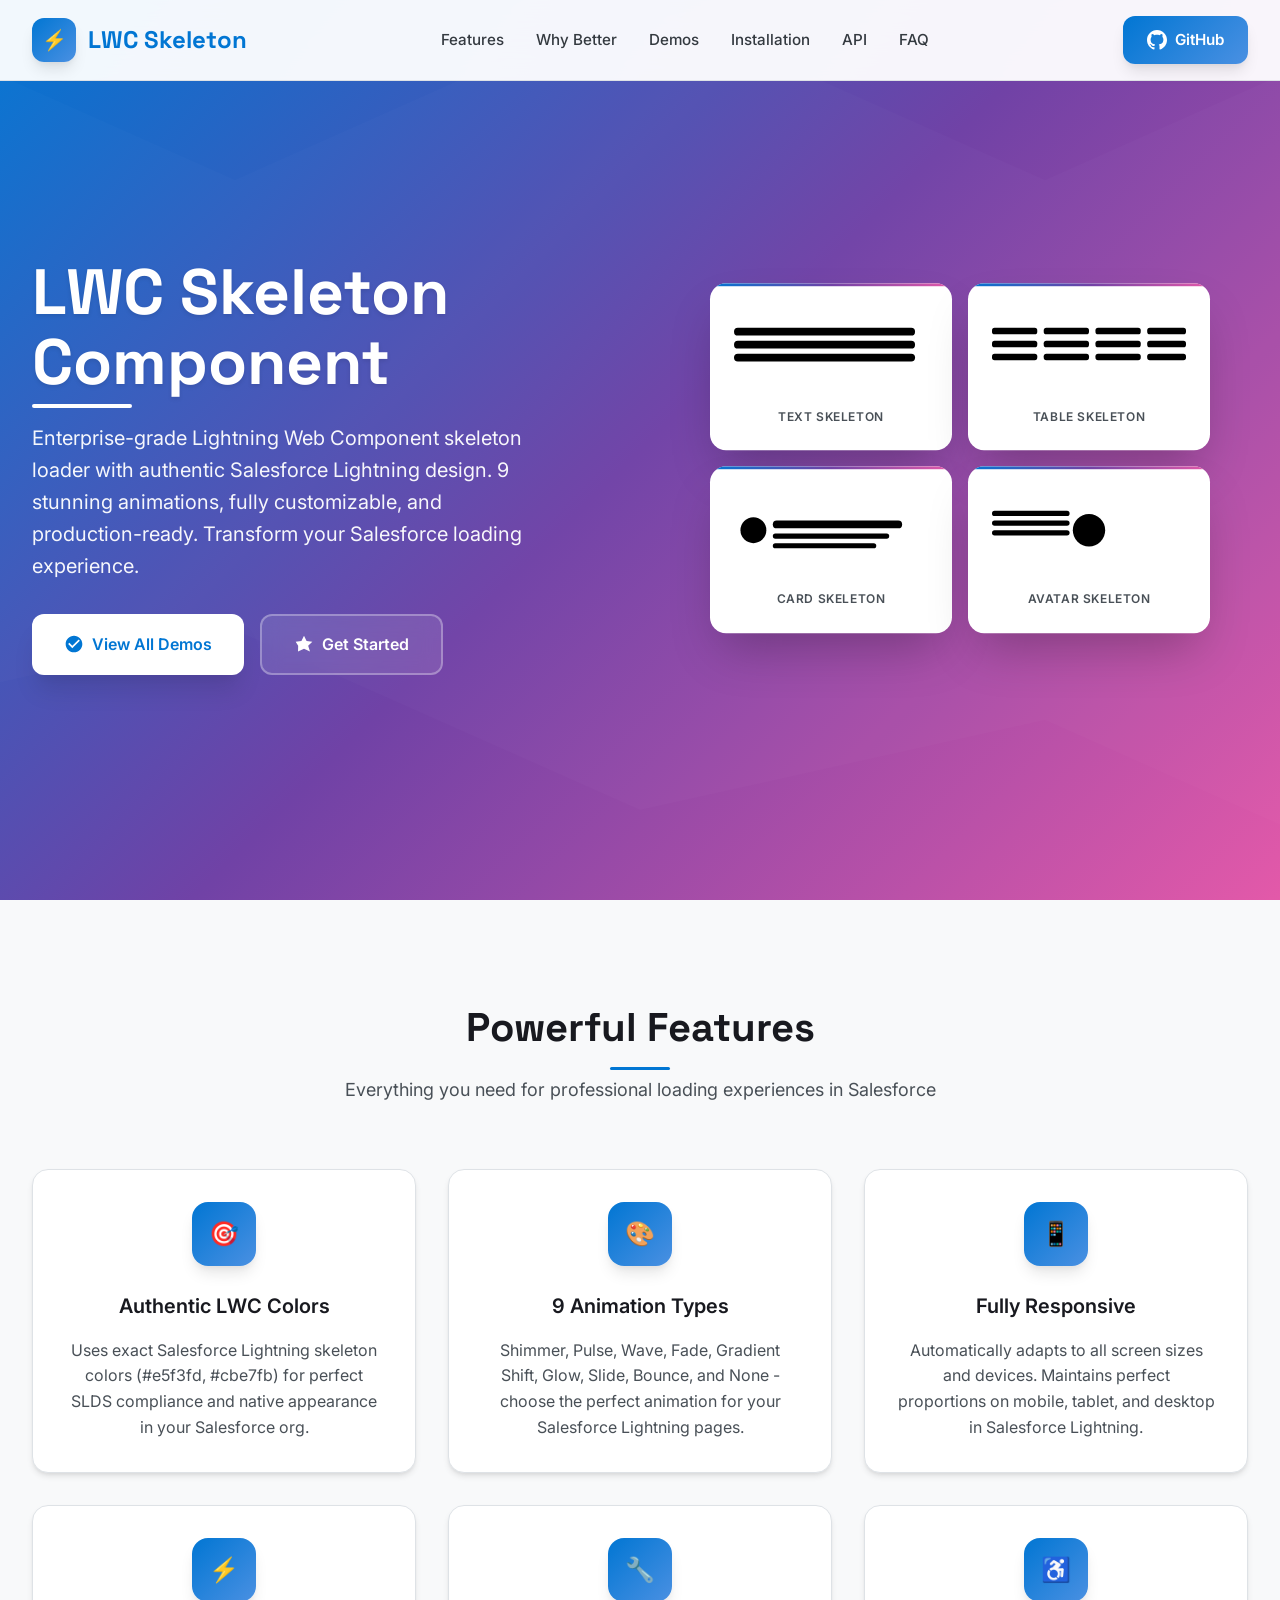
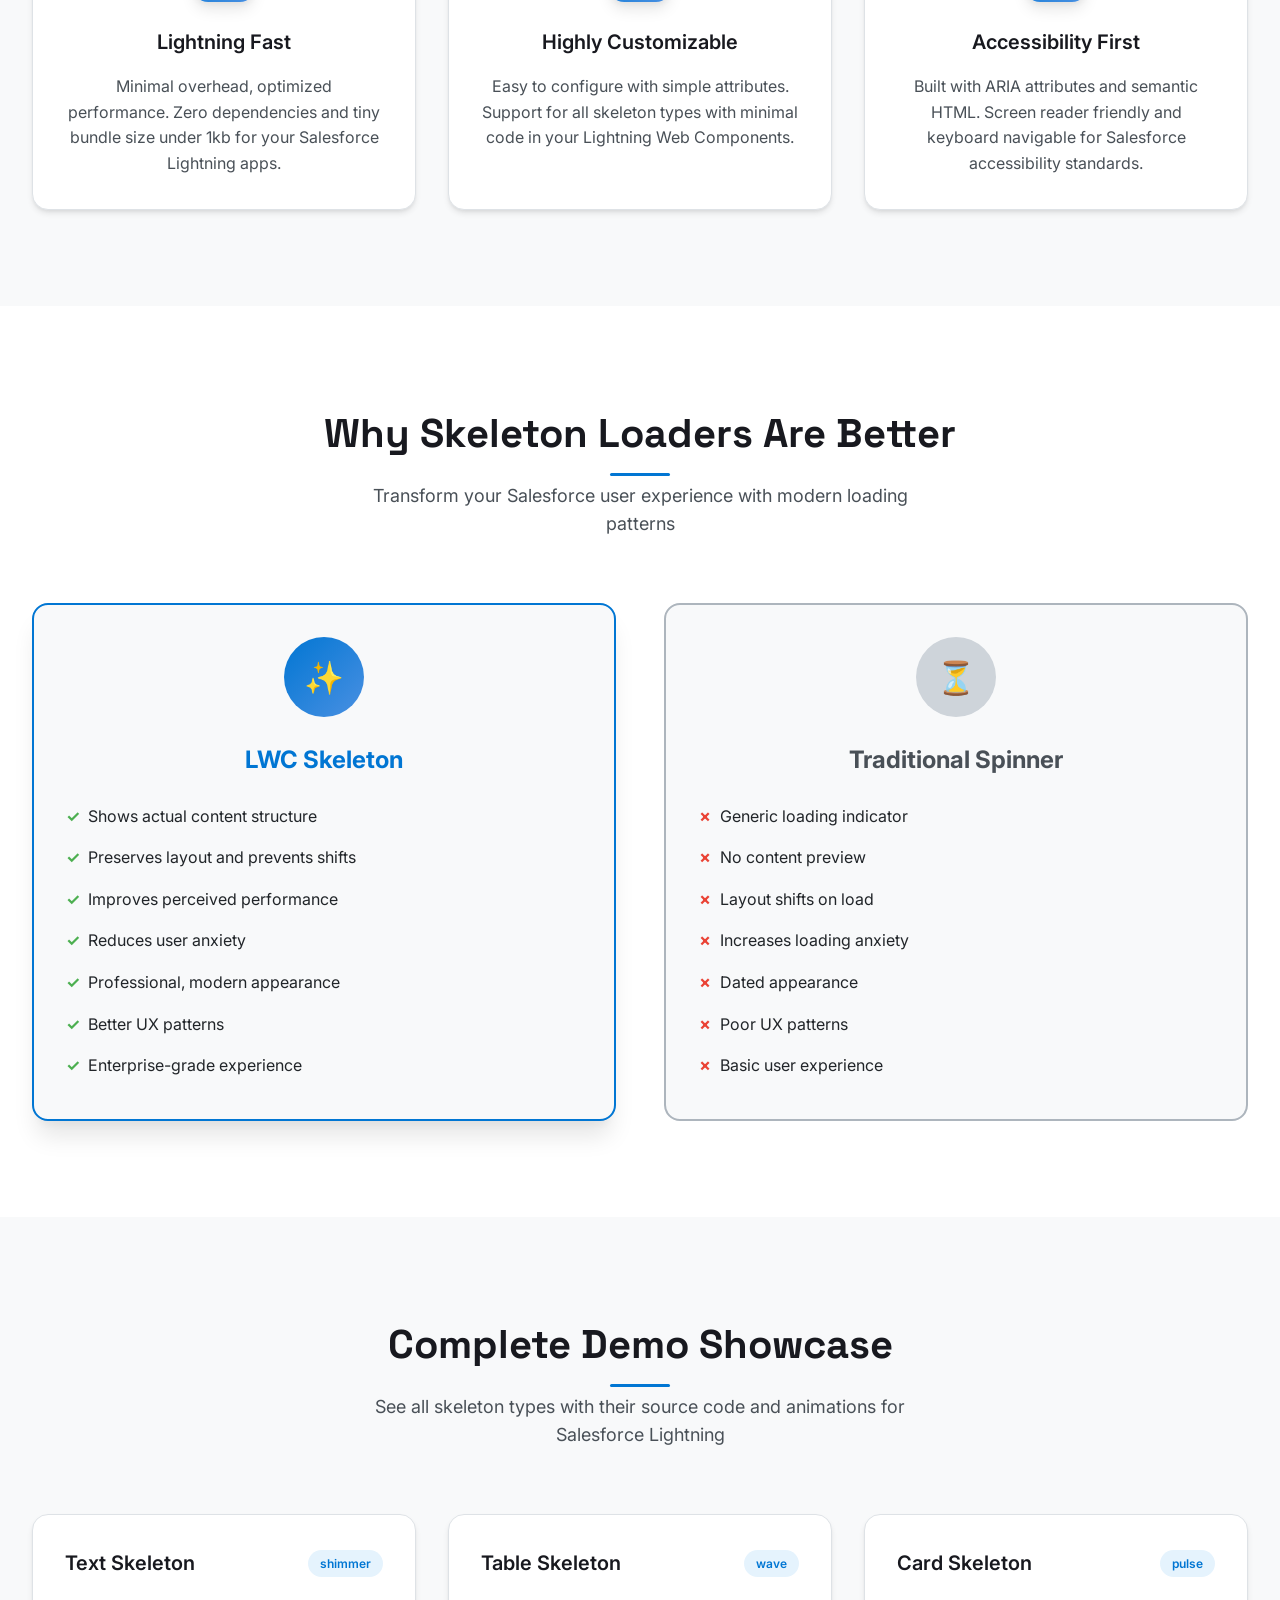
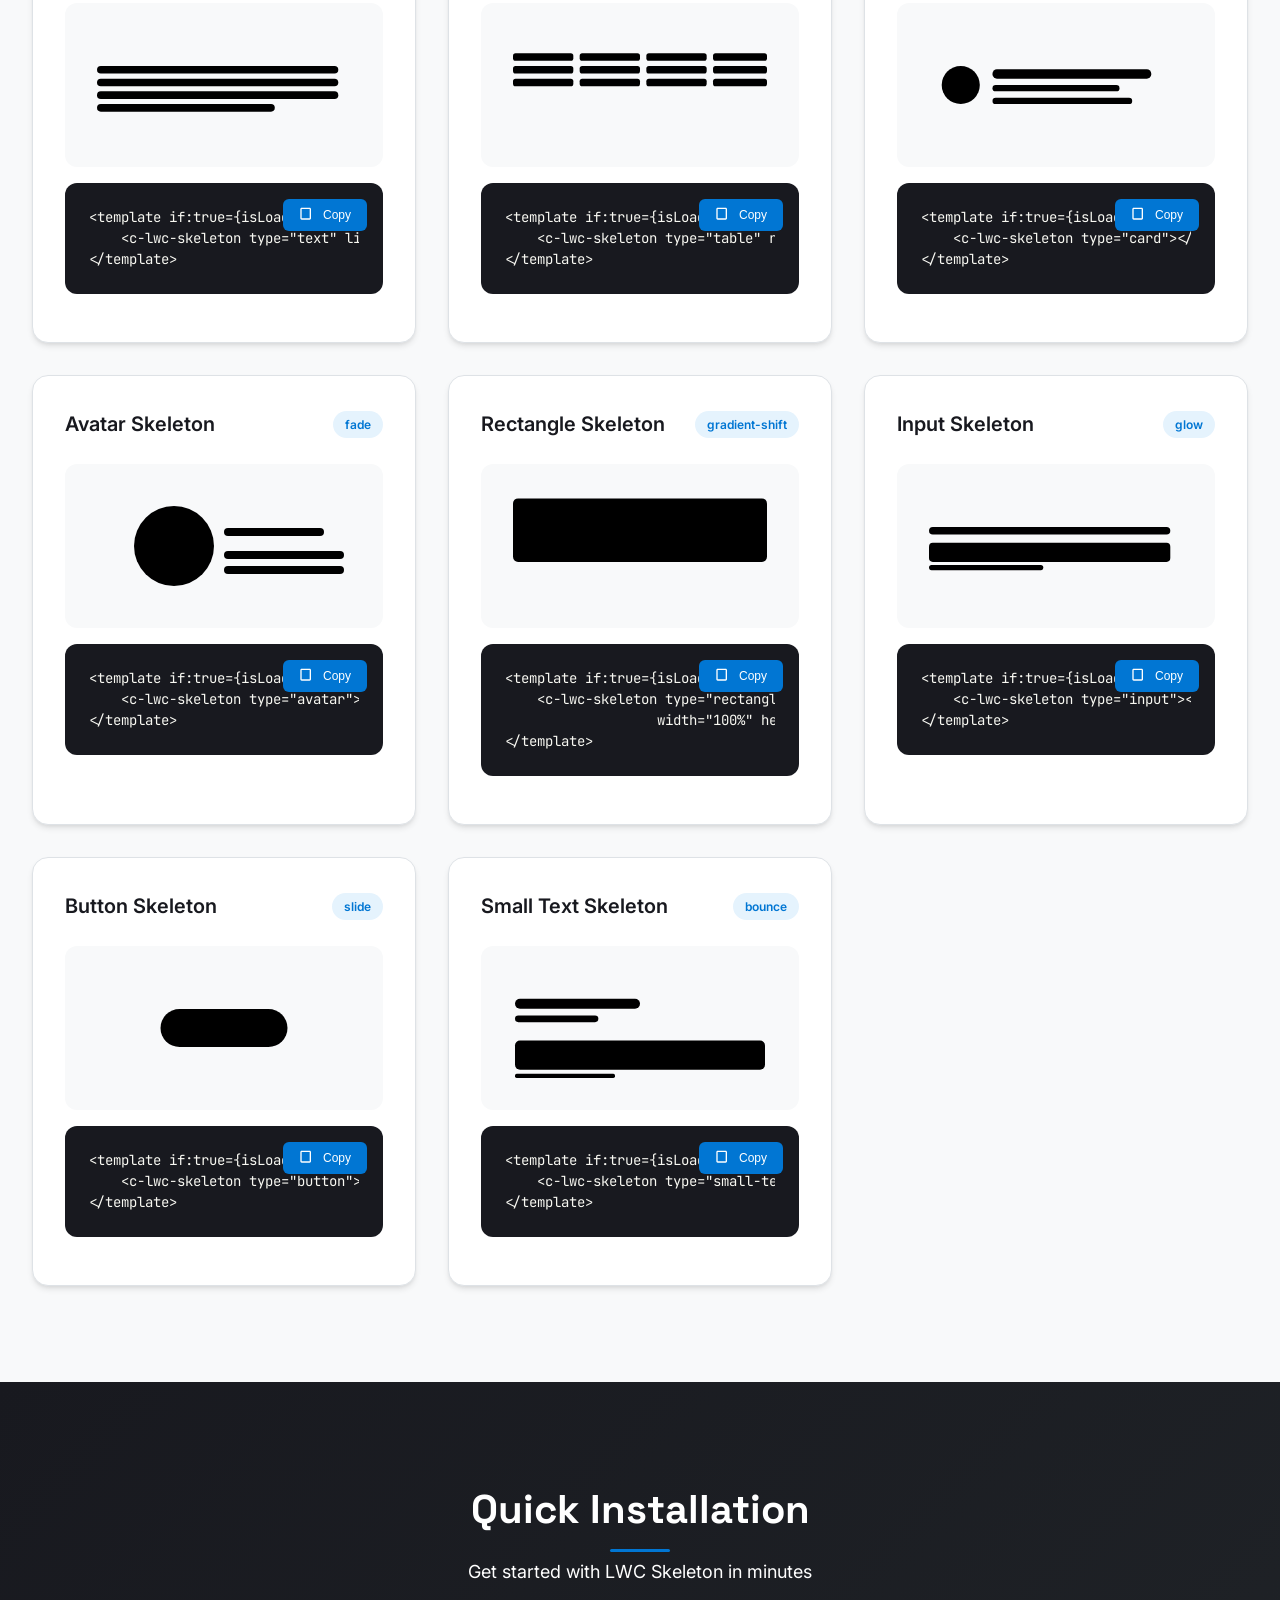
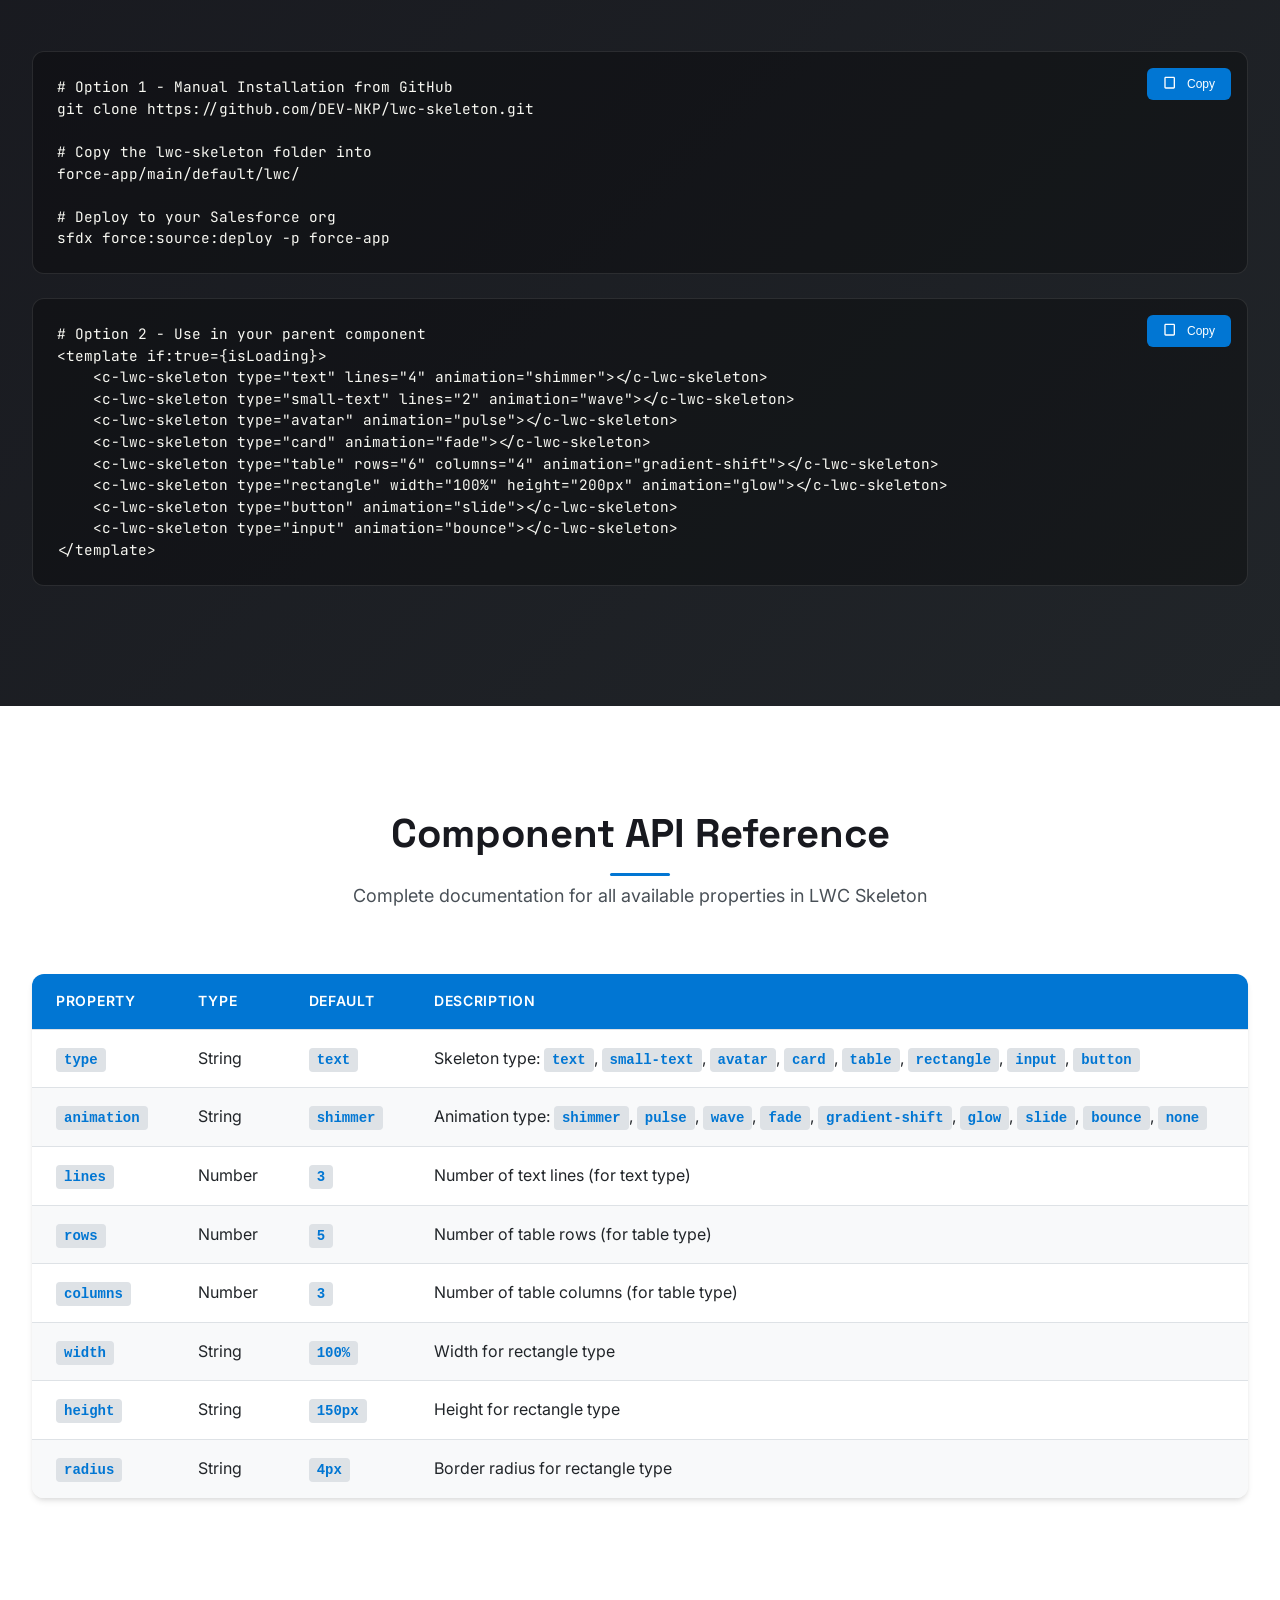
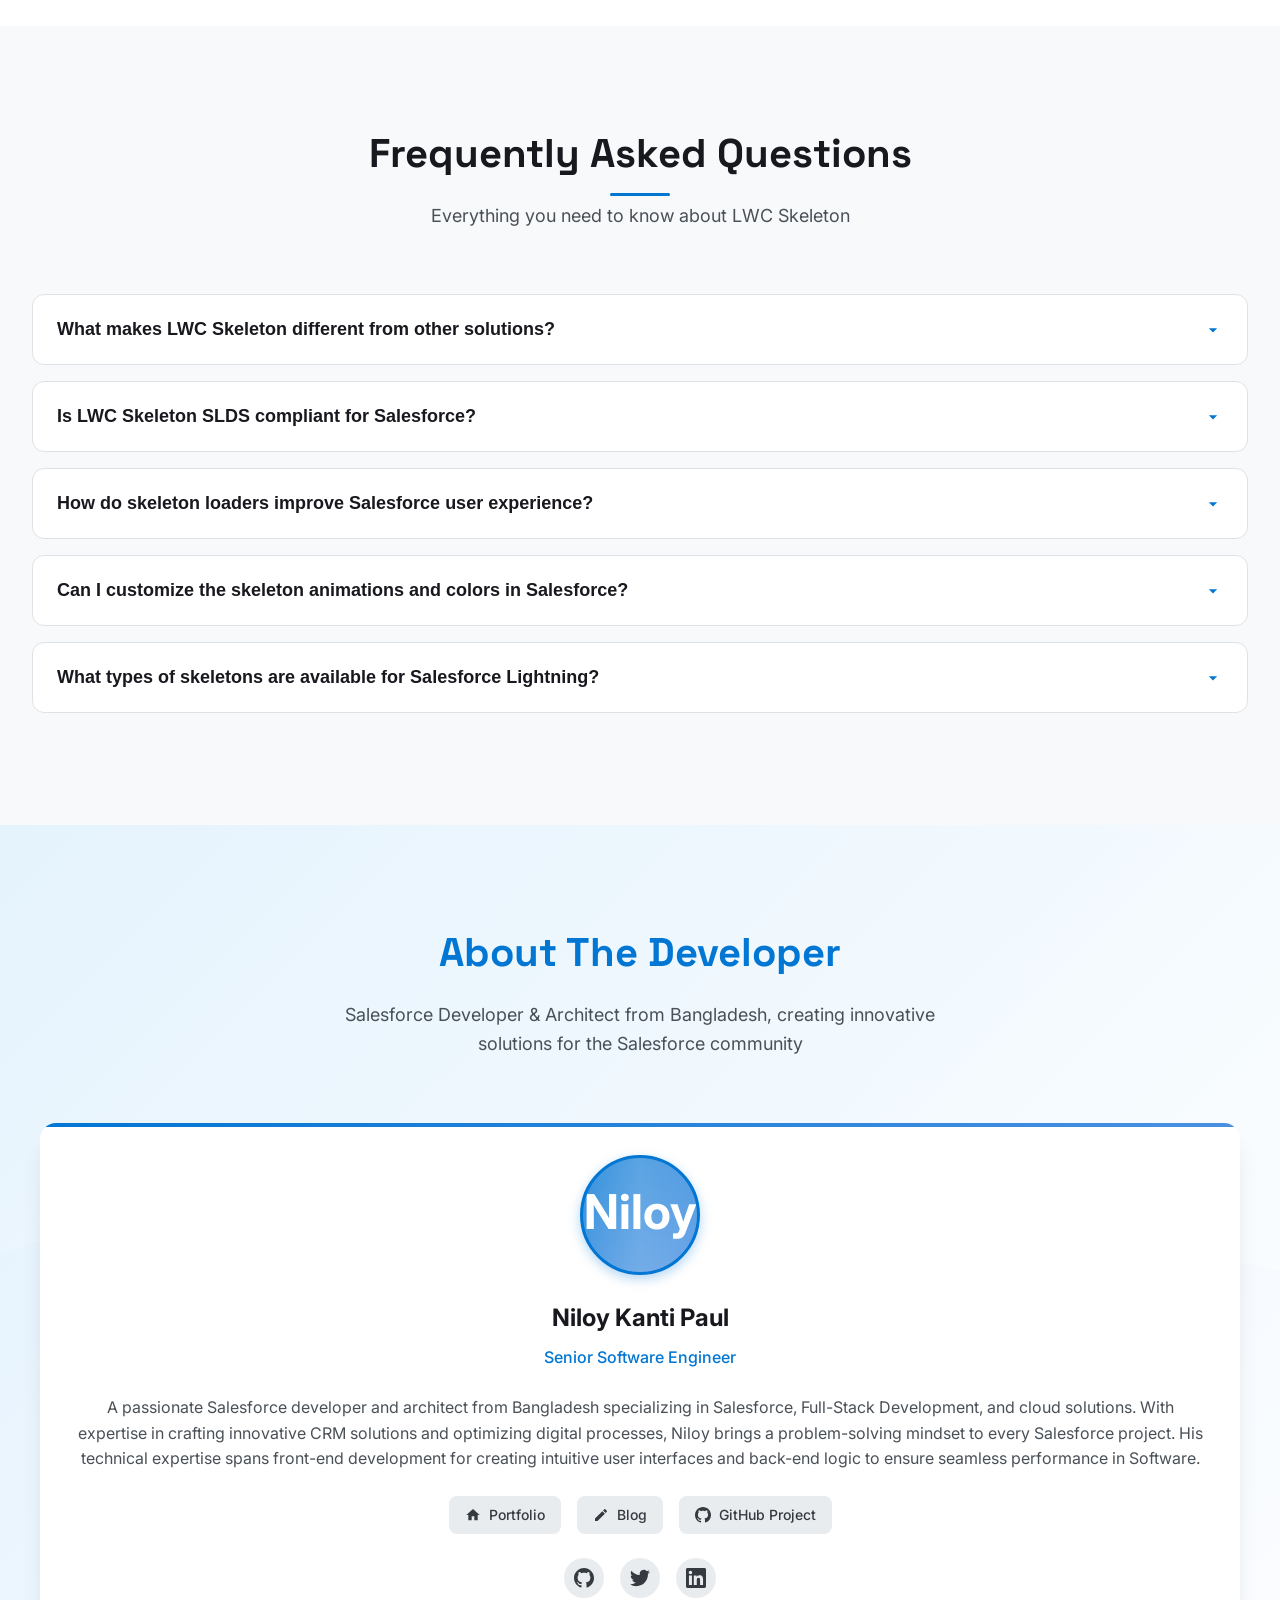
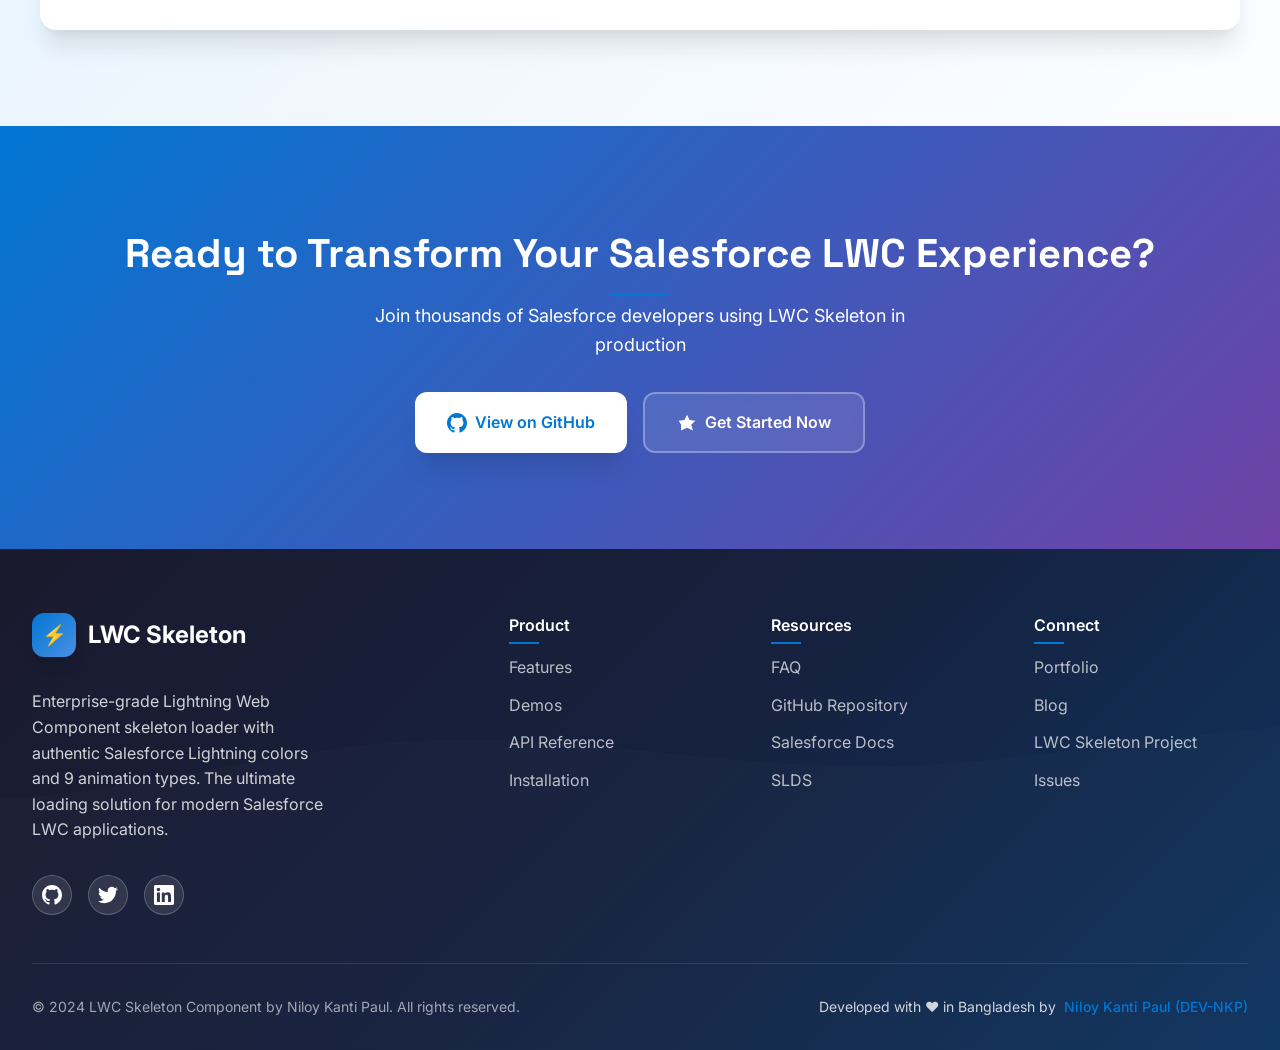
==== index.html @ c19f9c09 "LWC-Skeleton Loader website" ====
<!DOCTYPE html>
<html lang="en">
<head>
    <meta charset="UTF-8">
    <meta name="viewport" content="width=device-width, initial-scale=1.0">
    <title>LWC Skeleton | Salesforce Lightning Web Component Loader</title>
    <meta name="description" content="Professional LWC Skeleton component by Niloy Kanti Paul. Enterprise-grade Salesforce Lightning skeleton loader with 9 animations. Authentic SLDS design, fully customizable. Transform your Salesforce loading experience.">
    <meta name="keywords" content="Niloy Kanti Paul, Niloy Paul, Salesforce developer bd, Salesforce developer Bangladesh, LWC skeleton, Lightning Web Component, Salesforce skeleton loader, SLDS skeleton, Salesforce Lightning, lwc spinner, lwc loader, salesforce spinner, salesforce loader, salesforce skeleton loader, lwc skeleton loader, salesforce development, salesforce component, lightning component, DEV-NKP, Niloy Salesforce, Salesforce Bangladesh, Salesforce developer Dhaka, Salesforce Lightning Design System, skeleton placeholder, loading animation, Salesforce LWC, Lightning Web Components, Salesforce development services, Salesforce consultant Bangladesh, Salesforce architect, CRM solutions, Salesforce customization">
    <meta name="author" content="Niloy Kanti Paul">
    <meta name="robots" content="index, follow, max-snippet:-1, max-image-preview:large, max-video-preview:-1">
    <meta name="googlebot" content="index, follow">
    <meta name="bingbot" content="index, follow">
    <meta name="language" content="English">
    <meta name="revisit-after" content="7 days">
    <meta name="distribution" content="global">
    <meta name="rating" content="general">
    <meta name="geo.region" content="BD-DH">
    <meta name="geo.placename" content="Dhaka">
    <meta name="classification" content="Software Development, Salesforce, Web Components">
    
    <!-- Canonical URL -->
    <link rel="canonical" href="https://lwc-skeleton-landing.vercel.app/">
    
    <!-- Alternative Language -->
    <link rel="alternate" hreflang="en" href="https://lwc-skeleton-landing.vercel.app/">
    
    <!-- Open Graph / Facebook -->
    <meta property="og:type" content="website">
    <meta property="og:title" content="LWC Skeleton Component by Niloy Kanti Paul | Salesforce Lightning Component">
    <meta property="og:description" content="Professional LWC Skeleton component by Niloy Kanti Paul from Bangladesh. Enterprise-grade Salesforce Lightning skeleton loader with 9 animations. Authentic SLDS design for modern Salesforce applications.">
    <meta property="og:url" content="https://lwc-skeleton-landing.vercel.app/">
    <meta property="og:site_name" content="LWC Skeleton by Niloy Kanti Paul">
    <meta property="og:image" content="https://lwc-skeleton-landing.vercel.app/og-image.jpg">
    <meta property="og:image:width" content="1200">
    <meta property="og:image:height" content="630">
    <meta property="og:image:alt" content="LWC Skeleton Component - Salesforce Lightning Web Component">
    <meta property="og:locale" content="en_US">
    <meta property="article:author" content="https://dev-nkp.github.io/">
    <meta property="article:publisher" content="https://github.com/DEV-NKP">
    
    <!-- Twitter Card -->
    <meta name="twitter:card" content="summary_large_image">
    <meta name="twitter:title" content="LWC Skeleton Component by Niloy Kanti Paul">
    <meta name="twitter:description" content="Professional LWC Skeleton component by Niloy Kanti Paul. Enterprise-grade Salesforce Lightning skeleton loader with 9 animations.">
    <meta name="twitter:image" content="https://lwc-skeleton-landing.vercel.app/twitter-image.jpg">
    <meta name="twitter:image:alt" content="LWC Skeleton Component Logo">
    <meta name="twitter:site" content="@niloykantipaul">
    <meta name="twitter:creator" content="@niloykantipaul">
    <meta name="twitter:domain" content="lwc-skeleton-landing.vercel.app">
    
    <!-- LinkedIn Card -->
    <meta property="linkedin:owner" content="https://linkedin.com/in/niloykantipaul">
    
    <!-- Favicon -->
    <link rel="icon" type="image/svg+xml" href="data:image/svg+xml,<svg xmlns='http://www.w3.org/2000/svg' viewBox='0 0 100 100'><text y='.9em' font-size='90'>⚡</text></svg>">
    <link rel="apple-touch-icon" sizes="180x180" href="/apple-touch-icon.png">
    <link rel="icon" type="image/png" sizes="32x32" href="/favicon-32x32.png">
    <link rel="icon" type="image/png" sizes="16x16" href="/favicon-16x16.png">
    
    <!-- Preconnect for performance -->
    <link rel="preconnect" href="https://fonts.googleapis.com">
    <link rel="preconnect" href="https://fonts.gstatic.com" crossorigin>
    <link rel="preconnect" href="https://github.com">
    <link rel="preconnect" href="https://dev-nkp.github.io">
    <link rel="preconnect" href="https://devnkp.wordpress.com">
    
    <!-- Google Fonts -->
    <link href="https://fonts.googleapis.com/css2?family=Inter:wght@300;400;500;600;700;800;900&family=JetBrains+Mono:wght@400;500;600;700&family=Space+Grotesk:wght@300;400;500;600;700;800&family=Poppins:wght@300;400;500;600;700;800;900&display=swap" rel="stylesheet">
    
    <!-- Schema.org Structured Data -->
    <script type="application/ld+json">
    {
        "@context": "https://schema.org",
        "@type": "SoftwareSourceCode",
        "name": "LWC Skeleton Component",
        "alternateName": "Lightning Web Component Skeleton Loader",
        "description": "Enterprise-grade LWC Skeleton component with 9 animation types. Authentic Salesforce Lightning design, fully customizable, SLDS compliant.",
        "url": "https://lwc-skeleton-landing.vercel.app/",
        "codeRepository": "https://github.com/DEV-NKP/lwc-skeleton",
        "programmingLanguage": "JavaScript",
        "author": {
            "@type": "Person",
            "name": "Niloy Kanti Paul",
            "alternateName": "Niloy Paul",
            "url": "https://dev-nkp.github.io/",
            "jobTitle": "Senior Software Engineer",
            "worksFor": {
                "@type": "Organization",
                "name": "Private Company",
                "address": {
                    "@type": "PostalAddress",
                    "addressCountry": "Bangladesh"
                }
            },
            "sameAs": [
                "https://github.com/DEV-NKP",
                "https://twitter.com/niloykantipaul",
                "https://linkedin.com/in/niloykantipaul",
                "https://dev-nkp.github.io/",
                "https://devnkp.wordpress.com/"
            ]
        },
        "creator": {
            "@type": "Person",
            "name": "Niloy Kanti Paul",
            "url": "https://dev-nkp.github.io/"
        },
        "dateCreated": "2024-01-01",
        "dateModified": "2024-01-01",
        "license": "https://opensource.org/licenses/MIT",
        "offers": {
            "@type": "Offer",
            "price": "0",
            "priceCurrency": "USD"
        },
        "applicationCategory": "Developer Application",
        "operatingSystem": "Salesforce Platform",
        "keywords": "LWC, Lightning Web Component, Salesforce, Skeleton Loader, SLDS, Lightning Design System, Niloy Kanti Paul, Salesforce Developer Bangladesh"
    }
    </script>
    
    <style>
        * {
            margin: 0;
            padding: 0;
            box-sizing: border-box;
        }
        
        :root {
            /* Authentic Salesforce Lightning Design System Colors */
            --salesforce-blue: #0176d3;
            --salesforce-blue-10: #e5f3fd;
            --salesforce-blue-20: #cbe7fb;
            --salesforce-blue-30: #b1dbf9;
            --salesforce-blue-40: #97c9f7;
            --salesforce-dark-blue: #014486;
            --salesforce-light-blue: #4a90e2;
            --salesforce-purple: #7042a6;
            --salesforce-pink: #e359a9;
            --salesforce-orange: #ff9800;
            --salesforce-green: #4caf50;
            --salesforce-red: #ea4335;
            --salesforce-yellow: #fbbc04;
            --salesforce-teal: #00897b;
            --salesforce-indigo: #3f51b5;
            
            /* Authentic LWC Skeleton Colors - Updated to Blue Theme */
            --skeleton-bg: #e5f3fd;
            --skeleton-highlight: #cbe7fb;
            --skeleton-shimmer: rgba(255, 255, 255, 0.7);
            --skeleton-wave: rgba(255, 255, 255, 0.4);
            --skeleton-glow: rgba(1, 118, 211, 0.1);
            --skeleton-gradient-start: #e5f3fd;
            --skeleton-gradient-end: #cbe7fb;
            
            /* Neutral Colors */
            --white: #ffffff;
            --gray-50: #f8f9fa;
            --gray-100: #e9ecef;
            --gray-200: #dee2e6;
            --gray-300: #ced4da;
            --gray-400: #adb5bd;
            --gray-500: #6c757d;
            --gray-600: #495057;
            --gray-700: #343a40;
            --gray-800: #212529;
            --gray-900: #18191f;
            
            /* Theme Colors */
            --primary: var(--salesforce-blue);
            --primary-light: var(--salesforce-blue-10);
            --primary-dark: var(--salesforce-dark-blue);
            --secondary: var(--salesforce-purple);
            --accent: var(--salesforce-orange);
            --success: var(--salesforce-green);
            --warning: var(--salesforce-yellow);
            --danger: var(--salesforce-red);
            
            /* Shadows */
            --shadow-xs: 0 1px 2px 0 rgba(0, 0, 0, 0.05);
            --shadow-sm: 0 1px 3px 0 rgba(0, 0, 0, 0.1), 0 1px 2px 0 rgba(0, 0, 0, 0.06);
            --shadow: 0 4px 6px -1px rgba(0, 0, 0, 0.1), 0 2px 4px -1px rgba(0, 0, 0, 0.06);
            --shadow-md: 0 10px 15px -3px rgba(0, 0, 0, 0.1), 0 4px 6px -2px rgba(0, 0, 0, 0.05);
            --shadow-lg: 0 20px 25px -5px rgba(0, 0, 0, 0.1), 0 10px 10px -5px rgba(0, 0, 0, 0.04);
            --shadow-xl: 0 25px 50px -12px rgba(0, 0, 0, 0.25);
            --shadow-2xl: 0 25px 50px -12px rgba(0, 0, 0, 0.25);
            --shadow-inner: inset 0 2px 4px 0 rgba(0, 0, 0, 0.06);
            
            /* Transitions */
            --transition-fast: 150ms cubic-bezier(0.4, 0, 0.2, 1);
            --transition-base: 300ms cubic-bezier(0.4, 0, 0.2, 1);
            --transition-slow: 500ms cubic-bezier(0.4, 0, 0.2, 1);
            --transition-bounce: 0.68s cubic-bezier(0.68, -0.55, 0.265, 1.55);
        }
        
        body {
            font-family: 'Inter', -apple-system, BlinkMacSystemFont, 'Segoe UI', Roboto, Oxygen, Ubuntu, Cantarell, sans-serif;
            line-height: 1.6;
            color: var(--gray-800);
            background: var(--white);
            overflow-x: hidden;
            scroll-behavior: smooth;
        }
        
        /* Animated Background */
        .animated-bg {
            position: fixed;
            top: 0;
            left: 0;
            right: 0;
            bottom: 0;
            background: linear-gradient(135deg, 
                var(--salesforce-blue-10) 0%, 
                var(--salesforce-blue-20) 15%, 
                var(--white) 30%, 
                var(--salesforce-purple-10) 45%, 
                var(--salesforce-pink-10) 60%, 
                var(--white) 75%, 
                var(--salesforce-blue-10) 90%, 
                var(--salesforce-blue-20) 100%);
            background-size: 400% 400%;
            animation: gradientShift 20s ease infinite;
            z-index: -1;
        }
        
        @keyframes gradientShift {
            0% { background-position: 0% 50%; }
            25% { background-position: 25% 25%; }
            50% { background-position: 100% 50%; }
            75% { background-position: 75% 75%; }
            100% { background-position: 0% 50%; }
        }
        
        /* Navigation */
        nav {
            position: fixed;
            top: 0;
            left: 0;
            right: 0;
            z-index: 1000;
            background: rgba(255, 255, 255, 0.95);
            backdrop-filter: blur(20px);
            border-bottom: 1px solid var(--gray-200);
            transition: all var(--transition-base);
        }
        
        .nav-scrolled {
            background: rgba(255, 255, 255, 0.98);
            box-shadow: var(--shadow-md);
        }
        
        .nav-container {
            max-width: 1400px;
            margin: 0 auto;
            padding: 1rem 2rem;
            display: flex;
            align-items: center;
            justify-content: space-between;
        }
        
        .logo {
            display: flex;
            align-items: center;
            gap: 0.75rem;
            font-size: 1.5rem;
            font-weight: 700;
            color: var(--primary);
            text-decoration: none;
            transition: all var(--transition-base);
            font-family: 'Space Grotesk', sans-serif;
            position: relative;
        }
        
        .logo::after {
            content: '';
            position: absolute;
            bottom: -2px;
            left: 0;
            width: 0;
            height: 2px;
            background: var(--primary);
            transition: width var(--transition-base);
        }
        
        .logo:hover::after {
            width: 100%;
        }
        
        .logo-icon {
            width: 44px;
            height: 44px;
            background: linear-gradient(135deg, var(--primary), var(--salesforce-light-blue));
            border-radius: 12px;
            display: flex;
            align-items: center;
            justify-content: center;
            color: white;
            font-size: 1.25rem;
            box-shadow: var(--shadow-md);
            animation: pulse 2s infinite;
        }
        
        @keyframes pulse {
            0%, 100% { transform: scale(1); }
            50% { transform: scale(1.05); }
        }
        
        .nav-links {
            display: flex;
            gap: 2rem;
            list-style: none;
            align-items: center;
        }
        
        .nav-links a {
            color: var(--gray-700);
            text-decoration: none;
            font-weight: 500;
            font-size: 0.95rem;
            position: relative;
            transition: color var(--transition-fast);
            padding: 0.5rem 0;
        }
        
        .nav-links a::after {
            content: '';
            position: absolute;
            bottom: 0;
            left: 50%;
            width: 0;
            height: 2px;
            background: var(--primary);
            transition: all var(--transition-fast);
            transform: translateX(-50%);
        }
        
        .nav-links a:hover {
            color: var(--primary);
        }
        
        .nav-links a:hover::after {
            width: 100%;
        }
        
        .nav-cta {
            background: linear-gradient(135deg, var(--primary), var(--salesforce-light-blue));
            color: white;
            padding: 0.75rem 1.5rem;
            border-radius: 12px;
            text-decoration: none;
            font-weight: 600;
            font-size: 0.95rem;
            display: flex;
            align-items: center;
            gap: 0.5rem;
            transition: all var(--transition-base);
            box-shadow: var(--shadow-md);
            position: relative;
            overflow: hidden;
        }
        
        .nav-cta::before {
            content: '';
            position: absolute;
            top: 0;
            left: -100%;
            width: 100%;
            height: 100%;
            background: rgba(255, 255, 255, 0.2);
            transition: left 0.5s ease;
        }
        
        .nav-cta:hover::before {
            left: 100%;
        }
        
        .nav-cta:hover {
            transform: translateY(-2px);
            box-shadow: var(--shadow-lg);
        }
        
        /* Hero Section - Enhanced without Traditional Spinner */
        .hero {
            position: relative;
            min-height: 100vh;
            display: flex;
            align-items: center;
            justify-content: center;
            padding: 8rem 2rem 6rem;
            background: linear-gradient(135deg, 
                var(--salesforce-blue) 0%, 
                var(--salesforce-purple) 25%, 
                var(--salesforce-pink) 50%, 
                var(--salesforce-orange) 75%, 
                var(--salesforce-blue) 100%);
            background-size: 200% 200%;
            animation: heroGradient 15s ease infinite;
            overflow: hidden;
        }
        
        @keyframes heroGradient {
            0% { background-position: 0% 50%; }
            25% { background-position: 25% 25%; }
            50% { background-position: 100% 50%; }
            75% { background-position: 75% 75%; }
            100% { background-position: 0% 50%; }
        }
        
        .hero::before {
            content: '';
            position: absolute;
            top: 0;
            left: 0;
            right: 0;
            bottom: 0;
            background: url('data:image/svg+xml,<svg xmlns="http://www.w3.org/2000/svg" viewBox="0 0 1440 320"><path fill="%23ffffff" fill-opacity="0.05" d="M0,96L48,160L144,224L288,192L432,256L576,224L720,288L864,256L1008,320L1152,288L1296,352L1344,288L1392,224L1440,160L1392,96L1296,32L1152,64L1008,0L864,64L720,0L576,64L432,0L288,64L144,0L0,64L48,128L0,96Z"></path></svg>') no-repeat center center/cover;
            opacity: 0.3;
        }
        
        .hero-content {
            position: relative;
            max-width: 1400px;
            width: 100%;
            z-index: 1;
        }
        
        .hero-grid {
            display: grid;
            grid-template-columns: 1fr 1fr;
            gap: 4rem;
            align-items: center;
        }
        
        .hero-text {
            color: white;
            animation: fadeInUp 1s ease;
        }
        
        .hero-title {
            font-size: clamp(2.5rem, 5vw, 4rem);
            font-weight: 800;
            line-height: 1.1;
            margin-bottom: 1.5rem;
            text-shadow: 0 2px 4px rgba(0, 0, 0, 0.1);
            font-family: 'Space Grotesk', sans-serif;
            position: relative;
            display: inline-block;
        }
        
        .hero-title::after {
            content: '';
            position: absolute;
            bottom: -10px;
            left: 0;
            width: 100px;
            height: 4px;
            background: var(--white);
            border-radius: 2px;
            animation: slideIn 1s ease 0.5s both;
        }
        
        @keyframes slideIn {
            from {
                transform: translateX(-100%);
                opacity: 0;
            }
            to {
                transform: translateX(0);
                opacity: 1;
            }
        }
        
        .hero-subtitle {
            font-size: 1.25rem;
            line-height: 1.6;
            margin-bottom: 2rem;
            opacity: 0.95;
            max-width: 500px;
        }
        
        .hero-buttons {
            display: flex;
            gap: 1rem;
            flex-wrap: wrap;
        }
        
        .btn {
            padding: 1rem 2rem;
            border: none;
            border-radius: 12px;
            font-size: 1rem;
            font-weight: 600;
            text-decoration: none;
            cursor: pointer;
            transition: all var(--transition-base);
            display: inline-flex;
            align-items: center;
            gap: 0.5rem;
            position: relative;
            overflow: hidden;
        }
        
        .btn::before {
            content: '';
            position: absolute;
            top: 50%;
            left: 50%;
            width: 0;
            height: 0;
            border-radius: 50%;
            background: rgba(255, 255, 255, 0.3);
            transform: translate(-50%, -50%);
            transition: width 0.6s, height 0.6s;
        }
        
        .btn:hover::before {
            width: 300px;
            height: 300px;
        }
        
        .btn-primary {
            background: white;
            color: var(--primary);
            box-shadow: var(--shadow-lg);
        }
        
        .btn-primary:hover {
            transform: translateY(-3px);
            box-shadow: var(--shadow-xl);
        }
        
        .btn-secondary {
            background: rgba(255, 255, 255, 0.1);
            color: white;
            border: 2px solid rgba(255, 255, 255, 0.3);
            backdrop-filter: blur(10px);
        }
        
        .btn-secondary:hover {
            background: rgba(255, 255, 255, 0.2);
            border-color: rgba(255, 255, 255, 0.5);
            transform: translateY(-3px);
        }
        
        /* Hero Visual - Enhanced Skeleton Showcase */
        .hero-visual {
            position: relative;
            height: 600px;
            animation: fadeInUp 1s ease 0.2s;
        }
        
        .skeleton-showcase {
            position: absolute;
            top: 50%;
            left: 50%;
            transform: translate(-50%, -50%);
            width: 90%;
            max-width: 500px;
        }
        
        .skeleton-demo-grid {
            display: grid;
            grid-template-columns: repeat(2, 1fr);
            gap: 1rem;
            margin-bottom: 1rem;
        }
        
        .skeleton-demo-card {
            background: white;
            border-radius: 16px;
            padding: 1.5rem;
            box-shadow: var(--shadow-xl);
            transition: all var(--transition-base);
            position: relative;
            overflow: hidden;
            animation: fadeInUp 1s ease forwards;
            opacity: 0;
        }
        
        .skeleton-demo-card:nth-child(1) { animation-delay: 0.2s; }
        .skeleton-demo-card:nth-child(2) { animation-delay: 0.4s; }
        .skeleton-demo-card:nth-child(3) { animation-delay: 0.6s; }
        .skeleton-demo-card:nth-child(4) { animation-delay: 0.8s; }
        
        .skeleton-demo-card:hover {
            transform: translateY(-5px) scale(1.02);
            box-shadow: var(--shadow-2xl);
        }
        
        .skeleton-demo-card::before {
            content: '';
            position: absolute;
            top: 0;
            left: 0;
            right: 0;
            height: 3px;
            background: linear-gradient(90deg, var(--primary), var(--secondary), var(--salesforce-pink));
            animation: shimmerBorder 2s linear infinite;
        }
        
        @keyframes shimmerBorder {
            0% { transform: translateX(-100%); }
            100% { transform: translateX(100%); }
        }
        
        .skeleton-demo-label {
            font-size: 0.75rem;
            font-weight: 600;
            color: var(--gray-600);
            text-transform: uppercase;
            letter-spacing: 0.05em;
            margin-top: 0.75rem;
            text-align: center;
        }
        
        /* Skeleton Styles - Updated to Blue Theme */
        .skeleton {
            background: var(--skeleton-bg);
            border-radius: 4px;
        }
        
        .skeleton-shimmer {
            background: linear-gradient(
                90deg,
                var(--skeleton-bg) 0%,
                var(--skeleton-highlight) 20%,
                var(--skeleton-highlight) 40%,
                var(--skeleton-highlight) 60%,
                var(--skeleton-highlight) 80%,
                var(--skeleton-highlight) 100%,
                var(--skeleton-bg) 100%
            );
            background-size: 200% 100%;
            animation: shimmer 1.5s infinite;
        }
        
        @keyframes shimmer {
            0% { background-position: -200% 0; }
            100% { background-position: 200% 0; }
        }
        
        .skeleton-pulse {
            animation: pulse 1.5s ease-in-out infinite;
        }
        
        @keyframes pulse {
            0%, 100% { opacity: 0.6; }
            50% { opacity: 1; }
        }
        
        .skeleton-wave {
            position: relative;
            overflow: hidden;
        }
        
        .skeleton-wave::after {
            content: '';
            position: absolute;
            top: 0;
            left: -100%;
            width: 100%;
            height: 100%;
            background: linear-gradient(90deg, transparent, var(--skeleton-wave), transparent);
            animation: wave 1.5s infinite;
        }
        
        @keyframes wave {
            0% { left: -100%; }
            100% { left: 100%; }
        }
        
        .skeleton-fade {
            animation: fade 1.5s ease-in-out infinite;
        }
        
        @keyframes fade {
            0%, 100% { opacity: 0.5; }
            50% { opacity: 0.8; }
        }
        
        .skeleton-gradient-shift {
            background: linear-gradient(90deg, var(--skeleton-bg), var(--skeleton-highlight), var(--skeleton-bg));
            background-size: 200% 200%;
            animation: gradientShift 2s infinite;
        }
        
        .skeleton-glow {
            animation: glow 1.5s ease-in-out infinite alternate;
        }
        
        @keyframes glow {
            from { filter: brightness(95%); }
            to { filter: brightness(110%); }
        }
        
        .skeleton-slide {
            position: relative;
            overflow: hidden;
        }
        
        .skeleton-slide::before {
            content: '';
            position: absolute;
            top: 0;
            left: -100%;
            width: 100%;
            height: 100%;
            background: linear-gradient(90deg, transparent, var(--skeleton-slide), transparent);
            animation: slide 1.5s infinite;
        }
        
        @keyframes slide {
            0% { left: -100%; }
            100% { left: 100%; }
        }
        
        .skeleton-bounce {
            animation: bounce 1s ease-in-out infinite;
        }
        
        @keyframes bounce {
            0%, 100% { transform: scale(1); }
            50% { transform: scale(1.03); }
        }
        
        /* Features Section */
        .features {
            padding: 6rem 2rem;
            background: var(--gray-50);
        }
        
        .section-container {
            max-width: 1400px;
            margin: 0 auto;
        }
        
        .section-header {
            text-align: center;
            margin-bottom: 4rem;
        }
        
        .section-title {
            font-size: 2.5rem;
            font-weight: 700;
            color: var(--gray-900);
            margin-bottom: 1rem;
            font-family: 'Space Grotesk', sans-serif;
            position: relative;
            display: inline-block;
        }
        
        .section-title::after {
            content: '';
            position: absolute;
            bottom: -10px;
            left: 50%;
            transform: translateX(-50%);
            width: 60px;
            height: 3px;
            background: var(--primary);
            border-radius: 2px;
        }
        
        .section-subtitle {
            font-size: 1.125rem;
            color: var(--gray-600);
            max-width: 600px;
            margin: 0 auto;
        }
        
        .features-grid {
            display: grid;
            grid-template-columns: repeat(auto-fit, minmax(300px, 1fr));
            gap: 2rem;
        }
        
        .feature-card {
            background: white;
            border-radius: 16px;
            padding: 2rem;
            box-shadow: var(--shadow);
            transition: all var(--transition-base);
            border: 1px solid var(--gray-200);
            text-align: center;
            position: relative;
            overflow: hidden;
            cursor: pointer;
        }
        
        .feature-card::before {
            content: '';
            position: absolute;
            top: 0;
            left: 0;
            right: 0;
            height: 4px;
            background: linear-gradient(90deg, var(--primary), var(--secondary), var(--salesforce-pink));
            transform: scaleX(0);
            transition: transform var(--transition-base);
        }
        
        .feature-card:hover::before {
            transform: scaleX(1);
        }
        
        .feature-card:hover {
            transform: translateY(-5px);
            box-shadow: var(--shadow-xl);
            border-color: var(--primary);
        }
        
        .feature-icon {
            width: 64px;
            height: 64px;
            background: linear-gradient(135deg, var(--primary), var(--salesforce-light-blue));
            border-radius: 16px;
            display: flex;
            align-items: center;
            justify-content: center;
            margin: 0 auto 1.5rem;
            font-size: 1.5rem;
            color: white;
            box-shadow: var(--shadow-md);
            transition: all var(--transition-base);
        }
        
        .feature-card:hover .feature-icon {
            transform: scale(1.1) rotate(5deg);
        }
        
        .feature-title {
            font-size: 1.25rem;
            font-weight: 600;
            color: var(--gray-900);
            margin-bottom: 1rem;
        }
        
        .feature-description {
            color: var(--gray-600);
            line-height: 1.6;
        }
        
        /* Demo Section */
        .demo {
            padding: 6rem 2rem;
            background: var(--gray-50);
        }
        
        .demo-grid {
            display: grid;
            grid-template-columns: repeat(auto-fit, minmax(350px, 1fr));
            gap: 2rem;
            margin-top: 3rem;
        }
        
        .demo-item {
            background: white;
            border-radius: 16px;
            padding: 2rem;
            box-shadow: var(--shadow);
            transition: all var(--transition-base);
            border: 1px solid var(--gray-200);
            position: relative;
            overflow: hidden;
        }
        
        .demo-item::before {
            content: '';
            position: absolute;
            top: 0;
            left: 0;
            width: 100%;
            height: 3px;
            background: linear-gradient(90deg, var(--primary), var(--secondary), var(--salesforce-pink));
            transform: scaleX(0);
            transition: transform var(--transition-base);
        }
        
        .demo-item:hover::before {
            transform: scaleX(1);
        }
        
        .demo-item:hover {
            transform: translateY(-5px);
            box-shadow: var(--shadow-xl);
            border-color: var(--primary);
        }
        
        .demo-header {
            display: flex;
            align-items: center;
            justify-content: space-between;
            margin-bottom: 1.5rem;
        }
        
        .demo-title {
            font-size: 1.25rem;
            font-weight: 600;
            color: var(--gray-900);
        }
        
        .demo-badge {
            background: var(--primary-light);
            color: var(--primary);
            padding: 0.25rem 0.75rem;
            border-radius: 20px;
            font-size: 0.75rem;
            font-weight: 600;
        }
        
        .demo-preview {
            background: var(--gray-50);
            border-radius: 12px;
            padding: 2rem;
            margin: 1rem 0;
            min-height: 150px;
            display: flex;
            align-items: center;
            justify-content: center;
        }
        
        .demo-code {
            background: var(--gray-900);
            border-radius: 12px;
            padding: 1.5rem;
            margin: 1rem 0;
            position: relative;
        }
        
        .demo-code pre {
            color: #f8f8f2;
            margin: 0;
            font-family: 'JetBrains Mono', 'Courier New', monospace;
            font-size: 0.875rem;
            line-height: 1.5;
            overflow-x: auto;
        }
        
        .copy-btn {
            position: absolute;
            top: 1rem;
            right: 1rem;
            background: var(--primary);
            color: white;
            border: none;
            padding: 0.5rem 1rem;
            border-radius: 6px;
            cursor: pointer;
            font-size: 0.75rem;
            font-weight: 500;
            transition: all var(--transition-fast);
            display: flex;
            align-items: center;
            gap: 0.5rem;
        }
        
        .copy-btn:hover {
            background: var(--salesforce-light-blue);
            transform: translateY(-1px);
        }
        
        .copy-btn.copied {
            background: var(--success);
        }
        
        /* Why Better Section */
        .why-better {
            padding: 6rem 2rem;
            background: white;
        }
        
        .comparison-grid {
            display: grid;
            grid-template-columns: 1fr 1fr;
            gap: 3rem;
            margin-top: 3rem;
        }
        
        .comparison-card {
            background: var(--gray-50);
            border-radius: 16px;
            padding: 2rem;
            text-align: center;
            position: relative;
            transition: all var(--transition-base);
        }
        
        .comparison-card.skeleton {
            border: 2px solid var(--primary);
            box-shadow: var(--shadow-lg);
        }
        
        .comparison-card.spinner {
            border: 2px solid var(--gray-400);
            opacity: 0.7;
        }
        
        .comparison-icon {
            width: 80px;
            height: 80px;
            margin: 0 auto 1.5rem;
            border-radius: 50%;
            display: flex;
            align-items: center;
            justify-content: center;
            font-size: 2rem;
        }
        
        .comparison-card.skeleton .comparison-icon {
            background: linear-gradient(135deg, var(--primary), var(--salesforce-light-blue));
            color: white;
        }
        
        .comparison-card.spinner .comparison-icon {
            background: var(--gray-300);
            color: var(--gray-600);
        }
        
        .comparison-title {
            font-size: 1.5rem;
            font-weight: 700;
            margin-bottom: 1rem;
        }
        
        .comparison-card.skeleton .comparison-title {
            color: var(--primary);
        }
        
        .comparison-card.spinner .comparison-title {
            color: var(--gray-600);
        }
        
        .comparison-features {
            list-style: none;
            text-align: left;
        }
        
        .comparison-features li {
            padding: 0.5rem 0;
            display: flex;
            align-items: center;
            gap: 0.5rem;
        }
        
        .comparison-features .check {
            color: var(--success);
            font-weight: bold;
        }
        
        .comparison-features .cross {
            color: var(--danger);
            font-weight: bold;
        }
        
        /* Installation Section */
        .installation {
            padding: 6rem 2rem;
            background: linear-gradient(135deg, var(--gray-900), var(--gray-800));
            color: white;
        }
        
        .installation .section-title,
        .installation .section-subtitle {
            color: white;
        }
        
        .code-block {
            background: rgba(0, 0, 0, 0.3);
            border-radius: 12px;
            padding: 1.5rem;
            margin: 1.5rem 0;
            position: relative;
            border: 1px solid rgba(255, 255, 255, 0.1);
        }
        
        .code-block pre {
            color: #f8f8f2;
            margin: 0;
            font-family: 'JetBrains Mono', 'Courier New', monospace;
            font-size: 0.9rem;
            line-height: 1.5;
            white-space: pre-wrap;
        }
        
        /* API Section */
        .api {
            padding: 6rem 2rem;
            background: white;
        }
        
        .api-table {
            width: 100%;
            border-collapse: separate;
            border-spacing: 0;
            margin: 2rem 0;
            box-shadow: var(--shadow);
            border-radius: 12px;
            overflow: hidden;
        }
        
        .api-table th,
        .api-table td {
            padding: 1rem 1.5rem;
            text-align: left;
            border-bottom: 1px solid var(--gray-200);
        }
        
        .api-table th {
            background: var(--primary);
            color: white;
            font-weight: 600;
            font-size: 0.875rem;
            text-transform: uppercase;
            letter-spacing: 0.05em;
        }
        
        .api-table tr:last-child td {
            border-bottom: none;
        }
        
        .api-table tr:nth-child(even) {
            background: var(--gray-50);
        }
        
        .api-table code {
            background: var(--gray-200);
            padding: 0.25rem 0.5rem;
            border-radius: 4px;
            font-size: 0.875rem;
            color: var(--primary);
            font-weight: 600;
        }
        
        /* FAQ Section */
        .faq {
            padding: 6rem 2rem;
            background: var(--gray-50);
        }
        
        .faq-item {
            background: white;
            border-radius: 12px;
            margin-bottom: 1rem;
            overflow: hidden;
            transition: all var(--transition-base);
            border: 1px solid var(--gray-200);
        }
        
        .faq-item:hover {
            box-shadow: var(--shadow);
        }
        
        .faq-question {
            width: 100%;
            padding: 1.5rem;
            background: none;
            border: none;
            text-align: left;
            font-size: 1.125rem;
            font-weight: 600;
            color: var(--gray-900);
            cursor: pointer;
            display: flex;
            align-items: center;
            justify-content: space-between;
            transition: all var(--transition-fast);
        }
        
        .faq-question:hover {
            color: var(--primary);
        }
        
        .faq-icon {
            transition: transform var(--transition-fast);
            color: var(--primary);
        }
        
        .faq-item.active .faq-icon {
            transform: rotate(180deg);
        }
        
        .faq-answer {
            padding: 0 1.5rem 1.5rem;
            color: var(--gray-600);
            line-height: 1.6;
            display: none;
        }
        
        .faq-item.active .faq-answer {
            display: block;
            animation: fadeIn 0.3s ease;
        }
        
        /* CTA Section */
        .cta {
            padding: 6rem 2rem;
            background: linear-gradient(135deg, var(--primary), var(--secondary));
            color: white;
            text-align: center;
        }
        
        .cta .section-title,
        .cta .section-subtitle {
            color: white;
        }
        
        .cta-buttons {
            display: flex;
            gap: 1rem;
            justify-content: center;
            flex-wrap: wrap;
            margin-top: 2rem;
        }
        
        /* Author Section - Updated with Niloy Kanti Paul Info */
        .author {
            padding: 6rem 2rem;
            background: linear-gradient(135deg, var(--salesforce-blue-10), var(--white));
            position: relative;
            overflow: hidden;
        }
        
        .author::before {
            content: '';
            position: absolute;
            top: 0;
            left: 0;
            right: 0;
            bottom: 0;
            background: url('data:image/svg+xml,<svg xmlns="http://www.w3.org/2000/svg" viewBox="0 0 1440 320"><path fill="%230176d3" fill-opacity="0.05" d="M0,160L48,176C96,192,192,224,288,213.3C384,203,480,149,576,128C672,107,768,117,864,138.7C960,160,1056,192,1152,186.7C1248,181,1344,139,1392,117.3L1440,96L1440,320L1392,320C1344,320,1248,320,1152,320C1056,320,960,320,864,320C768,320,672,320,576,320C480,320,384,320,288,320C192,320,96,320,48,320L0,320Z"></path></svg>') no-repeat center bottom/cover;
            opacity: 0.3;
        }
        
        .author-container {
            max-width: 1200px;
            margin: 0 auto;
            position: relative;
            z-index: 1;
        }
        
        .author-header {
            text-align: center;
            margin-bottom: 4rem;
        }
        
        .author-title {
            font-size: 2.5rem;
            font-weight: 700;
            color: var(--primary);
            margin-bottom: 1rem;
            font-family: 'Space Grotesk', sans-serif;
        }
        
        .author-subtitle {
            font-size: 1.125rem;
            color: var(--gray-600);
            max-width: 600px;
            margin: 0 auto;
        }
        
        .author-grid {
            display: grid;
            grid-template-columns: repeat(auto-fit, minmax(300px, 1fr));
            gap: 2rem;
        }
        
        .author-card {
            background: white;
            border-radius: 16px;
            padding: 2rem;
            box-shadow: var(--shadow-lg);
            transition: all var(--transition-base);
            text-align: center;
            position: relative;
            overflow: hidden;
        }
        
        .author-card::before {
            content: '';
            position: absolute;
            top: 0;
            left: 0;
            right: 0;
            height: 4px;
            background: linear-gradient(90deg, var(--primary), var(--salesforce-light-blue));
        }
        
        .author-card:hover {
            transform: translateY(-10px) scale(1.02);
            box-shadow: var(--shadow-2xl);
        }
        
        .author-avatar {
            width: 120px;
            height: 120px;
            border-radius: 50%;
            margin: 0 auto 1.5rem;
            background: linear-gradient(135deg, var(--primary), var(--salesforce-light-blue));
            display: flex;
            align-items: center;
            justify-content: center;
            color: white;
            font-size: 3rem;
            font-weight: 700;
            position: relative;
            overflow: hidden;
            border: 3px solid var(--primary);
            box-shadow: 0 4px 12px rgba(1, 118, 211, 0.3);
            transition: all var(--transition-base);
        }

        .author-avatar:hover {
            transform: scale(1.05);
            box-shadow: 0 6px 20px rgba(1, 118, 211, 0.4);
            border-color: var(--salesforce-light-blue);
        }

        .author-avatar::after {
            content: '';
            position: absolute;
            top: -50%;
            left: -50%;
            width: 200%;
            height: 200%;
            background: linear-gradient(45deg, transparent, rgba(255, 255, 255, 0.3), transparent);
            transform: rotate(45deg);
            animation: shine 3s infinite;
        }
        
        @keyframes shine {
            0% { transform: translateX(-100%) translateY(-100%) rotate(45deg); }
            100% { transform: translateX(100%) translateY(100%) rotate(45deg); }
        }
        
        .author-name {
            font-size: 1.5rem;
            font-weight: 700;
            color: var(--gray-900);
            margin-bottom: 0.5rem;
        }
        
        .author-role {
            font-size: 1rem;
            color: var(--primary);
            margin-bottom: 1.5rem;
            font-weight: 500;
        }
        
        .author-bio {
            color: var(--gray-600);
            line-height: 1.6;
            margin-bottom: 1.5rem;
        }
        
        .author-links {
            display: flex;
            justify-content: center;
            gap: 1rem;
            flex-wrap: wrap;
            margin-bottom: 1.5rem;
        }
        
        .author-link {
            display: inline-flex;
            align-items: center;
            gap: 0.5rem;
            padding: 0.5rem 1rem;
            background: var(--gray-100);
            color: var(--gray-700);
            text-decoration: none;
            border-radius: 8px;
            font-size: 0.875rem;
            font-weight: 500;
            transition: all var(--transition-base);
        }
        
        .author-link:hover {
            background: var(--primary);
            color: white;
            transform: translateY(-2px);
        }
        
        .author-social {
            display: flex;
            justify-content: center;
            gap: 1rem;
        }
        
        .social-link {
            width: 40px;
            height: 40px;
            border-radius: 50%;
            background: var(--gray-100);
            display: flex;
            align-items: center;
            justify-content: center;
            color: var(--gray-700);
            transition: all var(--transition-base);
        }
        
        .social-link:hover {
            background: var(--primary);
            color: white;
            transform: translateY(-3px);
        }
        
        /* Enhanced Footer */
        footer {
            background: linear-gradient(135deg, #1a1a2e 0%, #16213e 50%, #0f3460 100%);
            color: white;
            padding: 4rem 2rem 2rem;
            position: relative;
            overflow: hidden;
        }
        
        footer::before {
            content: '';
            position: absolute;
            top: 0;
            left: 0;
            right: 0;
            bottom: 0;
            background: url('data:image/svg+xml,<svg xmlns="http://www.w3.org/2000/svg" viewBox="0 0 1440 320"><path fill="%23ffffff" fill-opacity="0.03" d="M0,96L48,112C96,128,192,160,288,160C384,160,480,128,576,122.7C672,117,768,139,864,138.7C960,139,1056,117,1152,112C1248,107,1344,117,1392,122.7L1440,128L1440,320L1392,320C1344,320,1248,320,1152,320C1056,320,960,320,864,320C768,320,672,320,576,320C480,320,384,320,288,320C192,320,96,320,48,320L0,320Z"></path></svg>') no-repeat center top/cover;
            opacity: 0.5;
        }
        
        .footer-content {
            max-width: 1400px;
            margin: 0 auto;
            position: relative;
            z-index: 1;
        }
        
        .footer-grid {
            display: grid;
            grid-template-columns: 2fr 1fr 1fr 1fr;
            gap: 3rem;
            margin-bottom: 3rem;
        }
        
        .footer-brand {
            display: flex;
            flex-direction: column;
            gap: 1rem;
        }
        
        .footer-logo {
            display: flex;
            align-items: center;
            gap: 0.75rem;
            margin-bottom: 1rem;
        }
        
        .footer-logo-text {
            font-size: 1.5rem;
            font-weight: 700;
            color: white;
        }
        
        .footer-description {
            color: rgba(255, 255, 255, 0.8);
            line-height: 1.6;
            max-width: 300px;
        }
        
        .footer-column h4 {
            font-size: 1rem;
            font-weight: 600;
            margin-bottom: 1rem;
            color: white;
            position: relative;
            display: inline-block;
        }
        
        .footer-column h4::after {
            content: '';
            position: absolute;
            bottom: -5px;
            left: 0;
            width: 30px;
            height: 2px;
            background: var(--primary);
        }
        
        .footer-links {
            list-style: none;
            display: flex;
            flex-direction: column;
            gap: 0.75rem;
        }
        
        .footer-links a {
            color: rgba(255, 255, 255, 0.7);
            text-decoration: none;
            transition: all var(--transition-base);
            position: relative;
            padding-left: 0;
        }
        
        .footer-links a::before {
            content: '→';
            position: absolute;
            left: -20px;
            opacity: 0;
            transition: all var(--transition-base);
        }
        
        .footer-links a:hover {
            color: white;
            padding-left: 20px;
        }
        
        .footer-links a:hover::before {
            opacity: 1;
            left: 0;
        }
        
        .footer-social {
            display: flex;
            gap: 1rem;
            margin-top: 1rem;
        }
        
        .footer-social-link {
            width: 40px;
            height: 40px;
            border-radius: 50%;
            background: rgba(255, 255, 255, 0.1);
            display: flex;
            align-items: center;
            justify-content: center;
            color: white;
            transition: all var(--transition-base);
            border: 1px solid rgba(255, 255, 255, 0.2);
        }
        
        .footer-social-link:hover {
            background: var(--primary);
            transform: translateY(-3px);
            border-color: var(--primary);
        }
        
        .footer-bottom {
            padding-top: 2rem;
            border-top: 1px solid rgba(255, 255, 255, 0.1);
            display: flex;
            justify-content: space-between;
            align-items: center;
            flex-wrap: wrap;
            gap: 1rem;
        }
        
        .footer-copyright {
            color: rgba(255, 255, 255, 0.6);
            font-size: 0.875rem;
        }
        
        .footer-developed {
            color: rgba(255, 255, 255, 0.8);
            font-size: 0.875rem;
            display: flex;
            align-items: center;
            gap: 0.5rem;
        }
        
        .footer-developed a {
            color: var(--primary);
            text-decoration: none;
            font-weight: 500;
            transition: all var(--transition-base);
        }
        
        .footer-developed a:hover {
            color: var(--salesforce-light-blue);
            text-decoration: underline;
        }
        
        /* Scroll to Top Button */
        .scroll-top {
            position: fixed;
            bottom: 2rem;
            right: 2rem;
            width: 56px;
            height: 56px;
            background: var(--primary);
            color: white;
            border: none;
            border-radius: 50%;
            cursor: pointer;
            display: flex;
            align-items: center;
            justify-content: center;
            box-shadow: var(--shadow-lg);
            transition: all var(--transition-base);
            opacity: 0;
            visibility: hidden;
            z-index: 999;
        }
        
        .scroll-top.visible {
            opacity: 1;
            visibility: visible;
        }
        
        .scroll-top:hover {
            background: var(--salesforce-light-blue);
            transform: translateY(-3px);
        }
        
        /* Animations */
        @keyframes fadeInUp {
            from {
                opacity: 0;
                transform: translateY(30px);
            }
            to {
                opacity: 1;
                transform: translateY(0);
            }
        }
        
        @keyframes fadeIn {
            from { opacity: 0; transform: translateY(-10px); }
            to { opacity: 1; transform: translateY(0); }
        }
        
        /* Responsive Design */
        @media (max-width: 768px) {
            .nav-links {
                display: none;
            }
            
            .hero-grid {
                grid-template-columns: 1fr;
                gap: 2rem;
            }
            
            .hero-visual {
                height: 800px;
            }
            
            .skeleton-demo-grid {
                grid-template-columns: 1fr;
            }
            
            .comparison-grid {
                grid-template-columns: 1fr;
                gap: 2rem;
            }
            
            .demo-grid {
                grid-template-columns: 1fr;
            }
            
            .api-table {
                font-size: 0.875rem;
            }
            
            .api-table th,
            .api-table td {
                padding: 0.75rem;
            }
            
            .hero-buttons,
            .cta-buttons {
                flex-direction: column;
            }
            
            .btn {
                width: 100%;
                justify-content: center;
            }
            
            .footer-grid {
                grid-template-columns: 1fr;
                gap: 2rem;
            }
            
            .footer-bottom {
                flex-direction: column;
                text-align: center;
            }
        }
    </style>
</head>
<body>
    <div class="animated-bg"></div>
    
    <!-- Navigation -->
    <nav id="navbar">
        <div class="nav-container">
            <a href="#hero" class="logo">
                <div class="logo-icon">⚡</div>
                LWC Skeleton
            </a>
            <ul class="nav-links">
                <li><a href="#features">Features</a></li>
                <li><a href="#why-better">Why Better</a></li>
                <li><a href="#demo">Demos</a></li>
                <li><a href="#installation">Installation</a></li>
                <li><a href="#api">API</a></li>
                <li><a href="#faq">FAQ</a></li>
            </ul>
            <a href="https://github.com/DEV-NKP/lwc-skeleton" class="nav-cta" target="_blank" rel="noopener">
                <svg width="20" height="20" viewBox="0 0 24 24" fill="currentColor">
                    <path d="M12 0c-6.626 0-12 5.373-12 12 0 5.302 3.438 9.8 8.207 11.387.599.111.793-.261.793-.577v-2.234c-3.338.726-4.033-1.416-4.033-1.416-.546-1.387-1.333-1.756-1.333-1.756-1.089-.745.083-.729.083-.729 1.205.084 1.839 1.237 1.839 1.237 1.07 1.834 2.807 1.304 3.492.997.107-.775.418-1.305.762-1.604-2.665-.305-5.467-1.334-5.467-5.931 0-1.311.469-2.381 1.236-3.221-.124-.303-.535-1.524.117-3.176 0 0 1.008-.322 3.301 1.23.957-.266 1.983-.399 3.003-.404 1.02.005 2.047.138 3.006.404 2.291-1.552 3.297-1.23 3.297-1.23.653 1.653.242 2.874.118 3.176.77.84 1.235 1.911 1.235 3.221 0 4.609-2.807 5.624-5.479 5.921.43.372.823 1.102.823 2.222v3.293c0 .319.192.694.801.576 4.765-1.589 8.199-6.086 8.199-11.386 0-6.627-5.373-12-12-12z"/>
                </svg>
                GitHub
            </a>
        </div>
    </nav>

    <!-- Hero Section -->
    <section class="hero" id="hero">
        <div class="hero-content">
            <div class="hero-grid">
                <div class="hero-text">
                    <h1 class="hero-title">LWC Skeleton Component</h1>
                    <p class="hero-subtitle">Enterprise-grade Lightning Web Component skeleton loader with authentic Salesforce Lightning design. 9 stunning animations, fully customizable, and production-ready. Transform your Salesforce loading experience.</p>
                    <div class="hero-buttons">
                        <a href="#demo" class="btn btn-primary">
                            <svg width="20" height="20" viewBox="0 0 24 24" fill="currentColor">
                                <path d="M12 2C6.48 2 2 6.48 2 12s4.48 10 10 10 10-4.48 10-10S17.52 2 12 2zm-2 15l-5-5 1.41-1.41L10 14.17l7.59-7.59L19 8l-7 7z"/>
                            </svg>
                            View All Demos
                        </a>
                        <a href="#installation" class="btn btn-secondary">
                            <svg width="20" height="20" viewBox="0 0 24 24" fill="currentColor">
                                <path d="M12 2l3.09 6.26L22 9.27l-5 4.87 2.18 6.88L12 17.77l-7.18 3.25L5 14.14 2 9.27l6.91-1.01L12 2z"/>
                            </svg>
                            Get Started
                        </a>
                    </div>
                </div>
                <div class="hero-visual">
                    <div class="skeleton-showcase">
                        <div class="skeleton-demo-grid">
                            <!-- Text Skeleton -->
                            <div class="skeleton-demo-card">
                                <svg width="100%" height="80" viewBox="0 0 300 80">
                                    <rect class="skeleton skeleton-shimmer" x="0" y="10" width="280" height="12" rx="6"/>
                                    <rect class="skeleton skeleton-shimmer" x="0" y="30" width="280" height="12" rx="6"/>
                                    <rect class="skeleton skeleton-shimmer" x="0" y="50" width="280" height="12" rx="6"/>
                                </svg>
                                <div class="skeleton-demo-label">Text Skeleton</div>
                            </div>
                            
                            <!-- Table Skeleton -->
                            <div class="skeleton-demo-card">
                                <svg width="100%" height="80" viewBox="0 0 300 80">
                                    <rect class="skeleton skeleton-wave" x="0" y="10" width="70" height="10" rx="4"/>
                                    <rect class="skeleton skeleton-wave" x="0" y="30" width="70" height="10" rx="4"/>
                                    <rect class="skeleton skeleton-wave" x="0" y="50" width="70" height="10" rx="4"/>
                                    <rect class="skeleton skeleton-wave" x="80" y="10" width="70" height="10" rx="4"/>
                                    <rect class="skeleton skeleton-wave" x="80" y="30" width="70" height="10" rx="4"/>
                                    <rect class="skeleton skeleton-wave" x="80" y="50" width="70" height="10" rx="4"/>
                                    <rect class="skeleton skeleton-wave" x="160" y="10" width="70" height="10" rx="4"/>
                                    <rect class="skeleton skeleton-wave" x="160" y="30" width="70" height="10" rx="4"/>
                                    <rect class="skeleton skeleton-wave" x="160" y="50" width="70" height="10" rx="4"/>
                                    <rect class="skeleton skeleton-wave" x="240" y="10" width="60" height="10" rx="4"/>
                                    <rect class="skeleton skeleton-wave" x="240" y="30" width="60" height="10" rx="4"/>
                                    <rect class="skeleton skeleton-wave" x="240" y="50" width="60" height="10" rx="4"/>
                                </svg>
                                <div class="skeleton-demo-label">Table Skeleton</div>
                            </div>
                        </div>
                        
                        <div class="skeleton-demo-grid">
                            <!-- Card Skeleton -->
                            <div class="skeleton-demo-card">
                                <svg width="100%" height="80" viewBox="0 0 300 80">
                                    <circle class="skeleton skeleton-pulse" cx="30" cy="40" r="20"/>
                                    <rect class="skeleton skeleton-pulse" x="60" y="25" width="200" height="12" rx="6"/>
                                    <rect class="skeleton skeleton-pulse" x="60" y="45" width="180" height="8" rx="4"/>
                                    <rect class="skeleton skeleton-pulse" x="60" y="60" width="160" height="8" rx="4"/>
                                </svg>
                                <div class="skeleton-demo-label">Card Skeleton</div>
                            </div>
                            
                            <!-- Avatar Skeleton -->
                            <div class="skeleton-demo-card">
                                <svg width="100%" height="80" viewBox="0 0 300 80">
                                    <circle class="skeleton skeleton-fade" cx="150" cy="40" r="25"/>
                                    <rect class="skeleton skeleton-fade" x="0" y="10" width="120" height="8" rx="4"/>
                                    <rect class="skeleton skeleton-fade" x="0" y="25" width="120" height="8" rx="4"/>
                                    <rect class="skeleton skeleton-fade" x="0" y="40" width="120" height="8" rx="4"/>
                                </svg>
                                <div class="skeleton-demo-label">Avatar Skeleton</div>
                            </div>
                        </div>
                    </div>
                </div>
            </div>
        </div>
    </section>



    <!-- Features Section -->
    <section class="features" id="features">
        <div class="section-container">
            <div class="section-header">
                <h2 class="section-title">Powerful Features</h2>
                <p class="section-subtitle">Everything you need for professional loading experiences in Salesforce</p>
            </div>
            <div class="features-grid">
                <div class="feature-card">
                    <div class="feature-icon">🎯</div>
                    <h3 class="feature-title">Authentic LWC Colors</h3>
                    <p class="feature-description">Uses exact Salesforce Lightning skeleton colors (#e5f3fd, #cbe7fb) for perfect SLDS compliance and native appearance in your Salesforce org.</p>
                </div>
                <div class="feature-card">
                    <div class="feature-icon">🎨</div>
                    <h3 class="feature-title">9 Animation Types</h3>
                    <p class="feature-description">Shimmer, Pulse, Wave, Fade, Gradient Shift, Glow, Slide, Bounce, and None - choose the perfect animation for your Salesforce Lightning pages.</p>
                </div>
                <div class="feature-card">
                    <div class="feature-icon">📱</div>
                    <h3 class="feature-title">Fully Responsive</h3>
                    <p class="feature-description">Automatically adapts to all screen sizes and devices. Maintains perfect proportions on mobile, tablet, and desktop in Salesforce Lightning.</p>
                </div>
                <div class="feature-card">
                    <div class="feature-icon">⚡</div>
                    <h3 class="feature-title">Lightning Fast</h3>
                    <p class="feature-description">Minimal overhead, optimized performance. Zero dependencies and tiny bundle size under 1kb for your Salesforce Lightning apps.</p>
                </div>
                <div class="feature-card">
                    <div class="feature-icon">🔧</div>
                    <h3 class="feature-title">Highly Customizable</h3>
                    <p class="feature-description">Easy to configure with simple attributes. Support for all skeleton types with minimal code in your Lightning Web Components.</p>
                </div>
                <div class="feature-card">
                    <div class="feature-icon">♿</div>
                    <h3 class="feature-title">Accessibility First</h3>
                    <p class="feature-description">Built with ARIA attributes and semantic HTML. Screen reader friendly and keyboard navigable for Salesforce accessibility standards.</p>
                </div>
            </div>
        </div>
    </section>

    <!-- Why Better Section -->
    <section class="why-better" id="why-better">
        <div class="section-container">
            <div class="section-header">
                <h2 class="section-title">Why Skeleton Loaders Are Better</h2>
                <p class="section-subtitle">Transform your Salesforce user experience with modern loading patterns</p>
            </div>
            <div class="comparison-grid">
                <div class="comparison-card skeleton">
                    <div class="comparison-icon">✨</div>
                    <h3 class="comparison-title">LWC Skeleton</h3>
                    <ul class="comparison-features">
                        <li><span class="check">✓</span> Shows actual content structure</li>
                        <li><span class="check">✓</span> Preserves layout and prevents shifts</li>
                        <li><span class="check">✓</span> Improves perceived performance</li>
                        <li><span class="check">✓</span> Reduces user anxiety</li>
                        <li><span class="check">✓</span> Professional, modern appearance</li>
                        <li><span class="check">✓</span> Better UX patterns</li>
                        <li><span class="check">✓</span> Enterprise-grade experience</li>
                    </ul>
                </div>
                <div class="comparison-card spinner">
                    <div class="comparison-icon">⏳</div>
                    <h3 class="comparison-title">Traditional Spinner</h3>
                    <ul class="comparison-features">
                        <li><span class="cross">✗</span> Generic loading indicator</li>
                        <li><span class="cross">✗</span> No content preview</li>
                        <li><span class="cross">✗</span> Layout shifts on load</li>
                        <li><span class="cross">✗</span> Increases loading anxiety</li>
                        <li><span class="cross">✗</span> Dated appearance</li>
                        <li><span class="cross">✗</span> Poor UX patterns</li>
                        <li><span class="cross">✗</span> Basic user experience</li>
                    </ul>
                </div>
            </div>
        </div>
    </section>

    <!-- Demo Section -->
    <section class="demo" id="demo">
        <div class="section-container">
            <div class="section-header">
                <h2 class="section-title">Complete Demo Showcase</h2>
                <p class="section-subtitle">See all skeleton types with their source code and animations for Salesforce Lightning</p>
            </div>
            <div class="demo-grid">
                <!-- Text Skeleton Demo -->
                <div class="demo-item">
                    <div class="demo-header">
                        <h3 class="demo-title">Text Skeleton</h3>
                        <span class="demo-badge">shimmer</span>
                    </div>
                    <div class="demo-preview">
                        <svg width="100%" height="100" viewBox="0 0 400 80">
                            <rect class="skeleton skeleton-shimmer" x="0" y="10" width="380" height="12" rx="6"/>
                            <rect class="skeleton skeleton-shimmer" x="0" y="30" width="380" height="12" rx="6"/>
                            <rect class="skeleton skeleton-shimmer" x="0" y="50" width="380" height="12" rx="6"/>
                            <rect class="skeleton skeleton-shimmer" x="0" y="70" width="280" height="12" rx="6"/>
                        </svg>
                    </div>
                    <div class="demo-code">
                        <pre>&lt;template if:true={isLoading}&gt;
    &lt;c-lwc-skeleton type="text" lines="4"&gt;&lt;/c-lwc-skeleton&gt;
&lt;/template&gt;</pre>
                        <button class="copy-btn" onclick="copyCode(this)">
                            <svg width="16" height="16" viewBox="0 0 24 24" fill="currentColor">
                                <path d="M16 1H4c-1.1 0-2 .9-2 2v14c0 1.1.9 2 2 2h12c1.1 0 2-.9 2-2V3c0-1.1-.9-2-2-2zm0 2v14H4V3h12v14z"/>
                            </svg>
                            Copy
                        </button>
                    </div>
                </div>

                <!-- Table Skeleton Demo -->
                <div class="demo-item">
                    <div class="demo-header">
                        <h3 class="demo-title">Table Skeleton</h3>
                        <span class="demo-badge">wave</span>
                    </div>
                    <div class="demo-preview">
                        <svg width="100%" height="100" viewBox="0 0 400 120">
                            <rect class="skeleton skeleton-wave" x="0" y="10" width="95" height="12" rx="4"/>
                            <rect class="skeleton skeleton-wave" x="0" y="30" width="95" height="12" rx="4"/>
                            <rect class="skeleton skeleton-wave" x="0" y="50" width="95" height="12" rx="4"/>
                            <rect class="skeleton skeleton-wave" x="105" y="10" width="95" height="12" rx="4"/>
                            <rect class="skeleton skeleton-wave" x="105" y="30" width="95" height="12" rx="4"/>
                            <rect class="skeleton skeleton-wave" x="105" y="50" width="95" height="12" rx="4"/>
                            <rect class="skeleton skeleton-wave" x="210" y="10" width="95" height="12" rx="4"/>
                            <rect class="skeleton skeleton-wave" x="210" y="30" width="95" height="12" rx="4"/>
                            <rect class="skeleton skeleton-wave" x="210" y="50" width="95" height="12" rx="4"/>
                            <rect class="skeleton skeleton-wave" x="315" y="10" width="85" height="12" rx="4"/>
                            <rect class="skeleton skeleton-wave" x="315" y="30" width="85" height="12" rx="4"/>
                            <rect class="skeleton skeleton-wave" x="315" y="50" width="85" height="12" rx="4"/>
                        </svg>
                    </div>
                    <div class="demo-code">
                        <pre>&lt;template if:true={isLoading}&gt;
    &lt;c-lwc-skeleton type="table" rows="6" columns="4"&gt;&lt;/c-lwc-skeleton&gt;
&lt;/template&gt;</pre>
                        <button class="copy-btn" onclick="copyCode(this)">
                            <svg width="16" height="16" viewBox="0 0 24 24" fill="currentColor">
                                <path d="M16 1H4c-1.1 0-2 .9-2 2v14c0 1.1.9 2 2 2h12c1.1 0 2-.9 2-2V3c0-1.1-.9-2-2-2zm0 2v14H4V3h12v14z"/>
                            </svg>
                            Copy
                        </button>
                    </div>
                </div>

                <!-- Card Skeleton Demo -->
                <div class="demo-item">
                    <div class="demo-header">
                        <h3 class="demo-title">Card Skeleton</h3>
                        <span class="demo-badge">pulse</span>
                    </div>
                    <div class="demo-preview">
                        <svg width="100%" height="100" viewBox="0 0 400 100">
                            <circle class="skeleton skeleton-pulse" cx="50" cy="50" r="30"/>
                            <rect class="skeleton skeleton-pulse" x="100" y="25" width="250" height="15" rx="7"/>
                            <rect class="skeleton skeleton-pulse" x="100" y="50" width="200" height="10" rx="5"/>
                            <rect class="skeleton skeleton-pulse" x="100" y="70" width="220" height="10" rx="5"/>
                        </svg>
                    </div>
                    <div class="demo-code">
                        <pre>&lt;template if:true={isLoading}&gt;
    &lt;c-lwc-skeleton type="card"&gt;&lt;/c-lwc-skeleton&gt;
&lt;/template&gt;</pre>
                        <button class="copy-btn" onclick="copyCode(this)">
                            <svg width="16" height="16" viewBox="0 0 24 24" fill="currentColor">
                                <path d="M16 1H4c-1.1 0-2 .9-2 2v14c0 1.1.9 2 2 2h12c1.1 0 2-.9 2-2V3c0-1.1-.9-2-2-2zm0 2v14H4V3h12v14z"/>
                            </svg>
                            Copy
                        </button>
                    </div>
                </div>

                <!-- Avatar Skeleton Demo -->
                <div class="demo-item">
                    <div class="demo-header">
                        <h3 class="demo-title">Avatar Skeleton</h3>
                        <span class="demo-badge">fade</span>
                    </div>
                    <div class="demo-preview">
                        <svg width="100%" height="100" viewBox="0 0 100 100">
                            <circle class="skeleton skeleton-fade" cx="0" cy="50" r="40"/>
                            <rect class="skeleton skeleton-fade" x="50" y="32" width="100" height="8" rx="4"/>
                            <rect class="skeleton skeleton-fade" x="50" y="55" width="120" height="8" rx="4"/>
                            <rect class="skeleton skeleton-fade" x="50" y="70" width="120" height="8" rx="4"/>
                        </svg>
                    </div>
                    <div class="demo-code">
                        <pre>&lt;template if:true={isLoading}&gt;
    &lt;c-lwc-skeleton type="avatar"&gt;&lt;/c-lwc-skeleton&gt;
&lt;/template&gt;</pre>
                        <button class="copy-btn" onclick="copyCode(this)">
                            <svg width="16" height="16" viewBox="0 0 24 24" fill="currentColor">
                                <path d="M16 1H4c-1.1 0-2 .9-2 2v14c0 1.1.9 2 2 2h12c1.1 0 2-.9 2-2V3c0-1.1-.9-2-2-2zm0 2v14H4V3h12v14z"/>
                            </svg>
                            Copy
                        </button>
                    </div>
                </div>

                <!-- Rectangle Skeleton Demo -->
                <div class="demo-item">
                    <div class="demo-header">
                        <h3 class="demo-title">Rectangle Skeleton</h3>
                        <span class="demo-badge">gradient-shift</span>
                    </div>
                    <div class="demo-preview">
                        <svg width="100%" height="100" viewBox="0 0 400 150">
                            <rect class="skeleton skeleton-gradient-shift" x="0" y="0" width="400" height="100" rx="8"/>
                        </svg>
                    </div>
                    <div class="demo-code">
                        <pre>&lt;template if:true={isLoading}&gt;
    &lt;c-lwc-skeleton type="rectangle" 
                   width="100%" height="150px"&gt;&lt;/c-lwc-skeleton&gt;
&lt;/template&gt;</pre>
                        <button class="copy-btn" onclick="copyCode(this)">
                            <svg width="16" height="16" viewBox="0 0 24 24" fill="currentColor">
                                <path d="M16 1H4c-1.1 0-2 .9-2 2v14c0 1.1.9 2 2 2h12c1.1 0 2-.9 2-2V3c0-1.1-.9-2-2-2zm0 2v14H4V3h12v14z"/>
                            </svg>
                            Copy
                        </button>
                    </div>
                </div>

                <!-- Input Skeleton Demo -->
                <div class="demo-item">
                    <div class="demo-header">
                        <h3 class="demo-title">Input Skeleton</h3>
                        <span class="demo-badge">glow</span>
                    </div>
                    <div class="demo-preview">
                        <svg width="100%" height="100" viewBox="0 0 400 80">
                            <rect class="skeleton skeleton-glow" x="0" y="10" width="380" height="12" rx="6"/>
                            <rect class="skeleton skeleton-glow" x="0" y="35" width="380" height="30" rx="6"/>
                            <rect class="skeleton skeleton-glow" x="0" y="70" width="180" height="8" rx="4"/>
                        </svg>
                    </div>
                    <div class="demo-code">
                        <pre>&lt;template if:true={isLoading}&gt;
    &lt;c-lwc-skeleton type="input"&gt;&lt;/c-lwc-skeleton&gt;
&lt;/template&gt;</pre>
                        <button class="copy-btn" onclick="copyCode(this)">
                            <svg width="16" height="16" viewBox="0 0 24 24" fill="currentColor">
                                <path d="M16 1H4c-1.1 0-2 .9-2 2v14c0 1.1.9 2 2 2h12c1.1 0 2-.9 2-2V3c0-1.1-.9-2-2-2zm0 2v14H4V3h12v14z"/>
                            </svg>
                            Copy
                        </button>
                    </div>
                </div>

                <!-- Button Skeleton Demo -->
                <div class="demo-item">
                    <div class="demo-header">
                        <h3 class="demo-title">Button Skeleton</h3>
                        <span class="demo-badge">slide</span>
                    </div>
                    <div class="demo-preview">
                        <svg width="100%" height="100" viewBox="0 0 200 60">
                            <rect class="skeleton skeleton-slide" x="50" y="15" width="100" height="30" rx="15"/>
                        </svg>
                    </div>
                    <div class="demo-code">
                        <pre>&lt;template if:true={isLoading}&gt;
    &lt;c-lwc-skeleton type="button"&gt;&lt;/c-lwc-skeleton&gt;
&lt;/template&gt;</pre>
                        <button class="copy-btn" onclick="copyCode(this)">
                            <svg width="16" height="16" viewBox="0 0 24 24" fill="currentColor">
                                <path d="M16 1H4c-1.1 0-2 .9-2 2v14c0 1.1.9 2 2 2h12c1.1 0 2-.9 2-2V3c0-1.1-.9-2-2-2zm0 2v14H4V3h12v14z"/>
                            </svg>
                            Copy
                        </button>
                    </div>
                </div>

                <!-- Small Text Skeleton Demo -->
                <div class="demo-item">
                    <div class="demo-header">
                        <h3 class="demo-title">Small Text Skeleton</h3>
                        <span class="demo-badge">bounce</span>
                    </div>
                    <div class="demo-preview">
                        <svg width="100%" height="100" viewBox="0 0 300 120">
                            <rect class="skeleton skeleton-bounce" x="0" y="25" width="150" height="12" rx="6"/>
                            <rect class="skeleton skeleton-bounce" x="0" y="45" width="100" height="8" rx="4"/>
                            <rect class="skeleton skeleton-bounce" x="0" y="75" width="300" height="35" rx="6"/>
                            <rect class="skeleton skeleton-bounce" x="0" y="115" width="120" height="5" rx="2"/>
                        </svg>
                    </div>
                    <div class="demo-code">
                        <pre>&lt;template if:true={isLoading}&gt;
    &lt;c-lwc-skeleton type="small-text" lines="2"&gt;&lt;/c-lwc-skeleton&gt;
&lt;/template&gt;</pre>
                        <button class="copy-btn" onclick="copyCode(this)">
                            <svg width="16" height="16" viewBox="0 0 24 24" fill="currentColor">
                                <path d="M16 1H4c-1.1 0-2 .9-2 2v14c0 1.1.9 2 2 2h12c1.1 0 2-.9 2-2V3c0-1.1-.9-2-2-2zm0 2v14H4V3h12v14z"/>
                            </svg>
                            Copy
                        </button>
                    </div>
                </div>
            </div>
        </div>
    </section>

    <!-- Installation Section -->
    <section class="installation" id="installation">
        <div class="section-container">
            <div class="section-header">
                <h2 class="section-title">Quick Installation</h2>
                <p class="section-subtitle">Get started with LWC Skeleton in minutes</p>
            </div>
            <div class="code-block">
                <pre># Option 1 - Manual Installation from GitHub
git clone https://github.com/DEV-NKP/lwc-skeleton.git

# Copy the lwc-skeleton folder into
force-app/main/default/lwc/

# Deploy to your Salesforce org
sfdx force:source:deploy -p force-app</pre>
                <button class="copy-btn" onclick="copyCode(this)">
                    <svg width="16" height="16" viewBox="0 0 24 24" fill="currentColor">
                        <path d="M16 1H4c-1.1 0-2 .9-2 2v14c0 1.1.9 2 2 2h12c1.1 0 2-.9 2-2V3c0-1.1-.9-2-2-2zm0 2v14H4V3h12v14z"/>
                    </svg>
                    Copy
                </button>
            </div>
            <div class="code-block">
                <pre># Option 2 - Use in your parent component
&lt;template if:true={isLoading}&gt;
    &lt;c-lwc-skeleton type="text" lines="4" animation="shimmer"&gt;&lt;/c-lwc-skeleton&gt;
    &lt;c-lwc-skeleton type="small-text" lines="2" animation="wave"&gt;&lt;/c-lwc-skeleton&gt;
    &lt;c-lwc-skeleton type="avatar" animation="pulse"&gt;&lt;/c-lwc-skeleton&gt;
    &lt;c-lwc-skeleton type="card" animation="fade"&gt;&lt;/c-lwc-skeleton&gt;
    &lt;c-lwc-skeleton type="table" rows="6" columns="4" animation="gradient-shift"&gt;&lt;/c-lwc-skeleton&gt;
    &lt;c-lwc-skeleton type="rectangle" width="100%" height="200px" animation="glow"&gt;&lt;/c-lwc-skeleton&gt;
    &lt;c-lwc-skeleton type="button" animation="slide"&gt;&lt;/c-lwc-skeleton&gt;
    &lt;c-lwc-skeleton type="input" animation="bounce"&gt;&lt;/c-lwc-skeleton&gt;
&lt;/template&gt;</pre>
                <button class="copy-btn" onclick="copyCode(this)">
                    <svg width="16" height="16" viewBox="0 0 24 24" fill="currentColor">
                        <path d="M16 1H4c-1.1 0-2 .9-2 2v14c0 1.1.9 2 2 2h12c1.1 0 2-.9 2-2V3c0-1.1-.9-2-2-2zm0 2v14H4V3h12v14z"/>
                    </svg>
                    Copy
                </button>
            </div>
        </div>
    </section>

    <!-- API Section -->
    <section class="api" id="api">
        <div class="section-container">
            <div class="section-header">
                <h2 class="section-title">Component API Reference</h2>
                <p class="section-subtitle">Complete documentation for all available properties in LWC Skeleton</p>
            </div>
            <table class="api-table">
                <thead>
                    <tr>
                        <th>Property</th>
                        <th>Type</th>
                        <th>Default</th>
                        <th>Description</th>
                    </tr>
                </thead>
                <tbody>
                    <tr>
                        <td><code>type</code></td>
                        <td>String</td>
                        <td><code>text</code></td>
                        <td>Skeleton type: <code>text</code>, <code>small-text</code>, <code>avatar</code>, <code>card</code>, <code>table</code>, <code>rectangle</code>, <code>input</code>, <code>button</code></td>
                    </tr>
                    <tr>
                        <td><code>animation</code></td>
                        <td>String</td>
                        <td><code>shimmer</code></td>
                        <td>Animation type: <code>shimmer</code>, <code>pulse</code>, <code>wave</code>, <code>fade</code>, <code>gradient-shift</code>, <code>glow</code>, <code>slide</code>, <code>bounce</code>, <code>none</code></td>
                    </tr>
                    <tr>
                        <td><code>lines</code></td>
                        <td>Number</td>
                        <td><code>3</code></td>
                        <td>Number of text lines (for text type)</td>
                    </tr>
                    <tr>
                        <td><code>rows</code></td>
                        <td>Number</td>
                        <td><code>5</code></td>
                        <td>Number of table rows (for table type)</td>
                    </tr>
                    <tr>
                        <td><code>columns</code></td>
                        <td>Number</td>
                        <td><code>3</code></td>
                        <td>Number of table columns (for table type)</td>
                    </tr>
                    <tr>
                        <td><code>width</code></td>
                        <td>String</td>
                        <td><code>100%</code></td>
                        <td>Width for rectangle type</td>
                    </tr>
                    <tr>
                        <td><code>height</code></td>
                        <td>String</td>
                        <td><code>150px</code></td>
                        <td>Height for rectangle type</td>
                    </tr>
                    <tr>
                        <td><code>radius</code></td>
                        <td>String</td>
                        <td><code>4px</code></td>
                        <td>Border radius for rectangle type</td>
                    </tr>
                </tbody>
            </table>
        </div>
    </section>

    <!-- FAQ Section -->
    <section class="faq" id="faq">
        <div class="section-container">
            <div class="section-header">
                <h2 class="section-title">Frequently Asked Questions</h2>
                <p class="section-subtitle">Everything you need to know about LWC Skeleton</p>
            </div>
            
            <div class="faq-item">
                <button class="faq-question" onclick="toggleFAQ(this)">
                    What makes LWC Skeleton different from other solutions?
                    <svg class="faq-icon" width="20" height="20" viewBox="0 0 24 24" fill="currentColor">
                        <path d="M7 10l5 5 5-5z"/>
                    </svg>
                </button>
                <div class="faq-answer">
                    <p>LWC Skeleton uses authentic Salesforce Lightning colors (#e5f3fd, #cbe7fb) and follows SLDS guidelines exactly. It provides 9 different animation types, is fully responsive, and includes specialized skeleton types for all common LWC use cases including profiles, inputs, and buttons. Built following Salesforce best practices for optimal performance and user experience.</p>
                </div>
            </div>

            <div class="faq-item">
                <button class="faq-question" onclick="toggleFAQ(this)">
                    Is LWC Skeleton SLDS compliant for Salesforce?
                    <svg class="faq-icon" width="20" height="20" viewBox="0 0 24 24" fill="currentColor">
                        <path d="M7 10l5 5 5-5z"/>
                    </svg>
                </button>
                <div class="faq-answer">
                    <p>Yes! LWC Skeleton is built following Salesforce Lightning Design System guidelines. It uses the exact skeleton colors specified in SLDS, maintains proper spacing and proportions, and integrates seamlessly with Lightning components. Perfect for any Salesforce org.</p>
                </div>
            </div>

            <div class="faq-item">
                <button class="faq-question" onclick="toggleFAQ(this)">
                    How do skeleton loaders improve Salesforce user experience?
                    <svg class="faq-icon" width="20" height="20" viewBox="0 0 24 24" fill="currentColor">
                        <path d="M7 10l5 5 5-5z"/>
                    </svg>
                </button>
                <div class="faq-answer">
                    <p>Skeleton loaders show the actual structure of content while loading, which reduces user anxiety and improves perceived performance in Salesforce applications. They prevent layout shifts, maintain visual continuity, and provide a more professional, modern user experience compared to traditional spinners.</p>
                </div>
            </div>

            <div class="faq-item">
                <button class="faq-question" onclick="toggleFAQ(this)">
                    Can I customize the skeleton animations and colors in Salesforce?
                    <svg class="faq-icon" width="20" height="20" viewBox="0 0 24 24" fill="currentColor">
                        <path d="M7 10l5 5 5-5z"/>
                    </svg>
                </button>
                <div class="faq-answer">
                    <p>Absolutely! You can choose from 9 different animation types and customize colors through CSS custom properties. The component is designed to be flexible while maintaining SLDS compliance. You can also create custom skeleton types by extending the base component in your Salesforce org.</p>
                </div>
            </div>

            <div class="faq-item">
                <button class="faq-question" onclick="toggleFAQ(this)">
                    What types of skeletons are available for Salesforce Lightning?
                    <svg class="faq-icon" width="20" height="20" viewBox="0 0 24 24" fill="currentColor">
                        <path d="M7 10l5 5 5-5z"/>
                    </svg>
                </button>
                <div class="faq-answer">
                    <p>LWC Skeleton includes: Text, Small Text, Avatar, Card, Table, Rectangle, Input, and Button skeletons. Each type is optimized for its specific use case and maintains authentic Salesforce Lightning appearance. Perfect for any Salesforce Lightning Web Component.</p>
                </div>
            </div>
        </div>
    </section>

    <!-- Author Section - Enhanced with Niloy Kanti Paul Info -->
    <section class="author" id="author">
        <div class="author-container">
            <div class="author-header">
                <h2 class="author-title">About The Developer</h2>
                <p class="author-subtitle">Salesforce Developer & Architect from Bangladesh, creating innovative solutions for the Salesforce community</p>
            </div>
            <div class="author-grid">
                <div class="author-card">
                    <img src="https://dev-nkp.github.io/resources/images/nkp.png" alt="Niloy Kanti Paul" class="author-avatar" style="width: 120px; height: 120px; border-radius: 50%; object-fit: cover; border: 3px solid var(--primary); box-shadow: 0 4px 12px rgba(1, 118, 211, 0.3);">
                    <h3 class="author-name">Niloy Kanti Paul</h3>
                    <p class="author-role">Senior Software Engineer</p>
                    <p class="author-bio">A passionate Salesforce developer and architect from Bangladesh specializing in Salesforce, Full-Stack Development, and cloud solutions. With expertise in crafting innovative CRM solutions and optimizing digital processes, Niloy brings a problem-solving mindset to every Salesforce project. His technical expertise spans front-end development for creating intuitive user interfaces and back-end logic to ensure seamless performance in Software.</p>
                    <div class="author-links">
                        <a href="https://dev-nkp.github.io/" class="author-link" target="_blank" rel="noopener">
                            <svg width="16" height="16" viewBox="0 0 24 24" fill="currentColor">
                                <path d="M10 20v-6h4v6h5v-8h3L12 3 2 12h3v8z"/>
                            </svg>
                            Portfolio
                        </a>
                        <a href="https://devnkp.wordpress.com/" class="author-link" target="_blank" rel="noopener">
                            <svg width="16" height="16" viewBox="0 0 24 24" fill="currentColor">
                                <path d="M3 17.25V21h3.75L17.81 9.94l-3.75-3.75L3 17.25zM20.71 7.04c.39-.39.39-1.02 0-1.41l-2.34-2.34c-.39-.39-1.02-.39-1.41 0l-1.83 1.83 3.75 3.75 1.83-1.83z"/>
                            </svg>
                            Blog
                        </a>
                        <a href="https://github.com/DEV-NKP/lwc-skeleton" class="author-link" target="_blank" rel="noopener">
                            <svg width="16" height="16" viewBox="0 0 24 24" fill="currentColor">
                                <path d="M12 0c-6.626 0-12 5.373-12 12 0 5.302 3.438 9.8 8.207 11.387.599.111.793-.261.793-.577v-2.234c-3.338.726-4.033-1.416-4.033-1.416-.546-1.387-1.333-1.756-1.333-1.756-1.089-.745.083-.729.083-.729 1.205.084 1.839 1.237 1.839 1.237 1.07 1.834 2.807 1.304 3.492.997.107-.775.418-1.305.762-1.604-2.665-.305-5.467-1.334-5.467-5.931 0-1.311.469-2.381 1.236-3.221-.124-.303-.535-1.524.117-3.176 0 0 1.008-.322 3.301 1.23.957-.266 1.983-.399 3.003-.404 1.02.005 2.047.138 3.006.404 2.291-1.552 3.297-1.23 3.297-1.23.653 1.653.242 2.874.118 3.176.77.84 1.235 1.911 1.235 3.221 0 4.609-2.807 5.624-5.479 5.921.43.372.823 1.102.823 2.222v3.293c0 .319.192.694.801.576 4.765-1.589 8.199-6.086 8.199-11.386 0-6.627-5.373-12-12-12z"/>
                            </svg>
                            GitHub Project
                        </a>
                    </div>
                    <div class="author-social">
                        <a href="https://github.com/DEV-NKP" class="social-link" target="_blank" rel="noopener">
                            <svg width="20" height="20" viewBox="0 0 24 24" fill="currentColor">
                                <path d="M12 0c-6.626 0-12 5.373-12 12 0 5.302 3.438 9.8 8.207 11.387.599.111.793-.261.793-.577v-2.234c-3.338.726-4.033-1.416-4.033-1.416-.546-1.387-1.333-1.756-1.333-1.756-1.089-.745.083-.729.083-.729 1.205.084 1.839 1.237 1.839 1.237 1.07 1.834 2.807 1.304 3.492.997.107-.775.418-1.305.762-1.604-2.665-.305-5.467-1.334-5.467-5.931 0-1.311.469-2.381 1.236-3.221-.124-.303-.535-1.524.117-3.176 0 0 1.008-.322 3.301 1.23.957-.266 1.983-.399 3.003-.404 1.02.005 2.047.138 3.006.404 2.291-1.552 3.297-1.23 3.297-1.23.653 1.653.242 2.874.118 3.176.77.84 1.235 1.911 1.235 3.221 0 4.609-2.807 5.624-5.479 5.921.43.372.823 1.102.823 2.222v3.293c0 .319.192.694.801.576 4.765-1.589 8.199-6.086 8.199-11.386 0-6.627-5.373-12-12-12z"/>
                            </svg>
                        </a>
                        <a href="https://twitter.com/niloykantipaul" class="social-link" target="_blank" rel="noopener">
                            <svg width="20" height="20" viewBox="0 0 24 24" fill="currentColor">
                                <path d="M23.953 4.57a10 10 0 01-2.825.775 4.958 4.958 0 002.163-2.723c-.951.555-2.005.959-3.127 1.184a4.92 4.92 0 00-8.384 4.482C7.69 8.095 4.067 6.13 1.64 3.162a4.822 4.822 0 00-.666 2.475c0 1.71.87 3.213 2.188 4.096a4.904 4.904 0 01-2.228-.616v.06a4.923 4.923 0 003.946 4.827 4.996 4.996 0 01-2.212.085 4.936 4.936 0 004.604 3.417 9.867 9.867 0 01-6.102 2.105c-.39 0-.779-.023-1.17-.067a13.995 13.995 0 007.557 2.209c9.053 0 13.998-7.496 13.998-13.985 0-.21 0-.42-.015-.63A9.935 9.935 0 0024 4.59z"/>
                            </svg>
                        </a>
                        <a href="https://linkedin.com/in/niloykantipaul" class="social-link" target="_blank" rel="noopener">
                            <svg width="20" height="20" viewBox="0 0 24 24" fill="currentColor">
                                <path d="M20.447 20.452h-3.554v-5.569c0-1.328-.027-3.037-1.852-3.037-1.853 0-2.136 1.445-2.136 2.939v5.667H9.351V9h3.414v1.561h.046c.477-.9 1.637-1.85 3.37-1.85 3.601 0 4.267 2.37 4.267 5.455v6.286zM5.337 7.433c-1.144 0-2.063-.926-2.063-2.065 0-1.138.92-2.063 2.063-2.063 1.14 0 2.064.925 2.064 2.063 0 1.139-.925 2.065-2.064 2.065zm1.782 13.019H3.555V9h3.564v11.452zM22.225 0H1.771C.792 0 0 .774 0 1.729v20.542C0 23.227.792 24 1.771 24h20.451C23.2 24 24 23.227 24 22.271V1.729C24 .774 23.2 0 22.222 0h.003z"/>
                            </svg>
                        </a>
                    </div>
                </div>
            </div>
        </div>
    </section>

    <!-- CTA Section -->
    <section class="cta" id="cta">
        <div class="section-container">
            <h2 class="section-title">Ready to Transform Your Salesforce LWC Experience?</h2>
            <p class="section-subtitle">Join thousands of Salesforce developers using LWC Skeleton in production</p>
            <div class="cta-buttons">
                <a href="https://github.com/DEV-NKP/lwc-skeleton" class="btn btn-primary" target="_blank" rel="noopener">
                    <svg width="20" height="20" viewBox="0 0 24 24" fill="currentColor">
                        <path d="M12 0c-6.626 0-12 5.373-12 12 0 5.302 3.438 9.8 8.207 11.387.599.111.793-.261.793-.577v-2.234c-3.338.726-4.033-1.416-4.033-1.416-.546-1.387-1.333-1.756-1.333-1.756-1.089-.745.083-.729.083-.729 1.205.084 1.839 1.237 1.839 1.237 1.07 1.834 2.807 1.304 3.492.997.107-.775.418-1.305.762-1.604-2.665-.305-5.467-1.334-5.467-5.931 0-1.311.469-2.381 1.236-3.221-.124-.303-.535-1.524.117-3.176 0 0 1.008-.322 3.301 1.23.957-.266 1.983-.399 3.003-.404 1.02.005 2.047.138 3.006.404 2.291-1.552 3.297-1.23 3.297-1.23.653 1.653.242 2.874.118 3.176.77.84 1.235 1.911 1.235 3.221 0 4.609-2.807 5.624-5.479 5.921.43.372.823 1.102.823 2.222v3.293c0 .319.192.694.801.576 4.765-1.589 8.199-6.086 8.199-11.386 0-6.627-5.373-12-12-12z"/>
                    </svg>
                    View on GitHub
                </a>
                <a href="#installation" class="btn btn-secondary">
                    <svg width="20" height="20" viewBox="0 0 24 24" fill="currentColor">
                        <path d="M12 2l3.09 6.26L22 9.27l-5 4.87 2.18 6.88L12 17.77l-7.18 3.25L5 14.14 2 9.27l6.91-1.01L12 2z"/>
                    </svg>
                    Get Started Now
                </a>
            </div>
        </div>
    </section>

    <!-- Enhanced Footer -->
    <footer>
        <div class="footer-content">
            <div class="footer-grid">
                <div class="footer-brand">
                    <div class="footer-logo">
                        <div class="logo-icon">⚡</div>
                        <span class="footer-logo-text">LWC Skeleton</span>
                    </div>
                    <p class="footer-description">Enterprise-grade Lightning Web Component skeleton loader with authentic Salesforce Lightning colors and 9 animation types. The ultimate loading solution for modern Salesforce LWC applications.</p>
                    <div class="footer-social">
                        <a href="https://github.com/DEV-NKP" class="footer-social-link" target="_blank" rel="noopener">
                            <svg width="20" height="20" viewBox="0 0 24 24" fill="currentColor">
                                <path d="M12 0c-6.626 0-12 5.373-12 12 0 5.302 3.438 9.8 8.207 11.387.599.111.793-.261.793-.577v-2.234c-3.338.726-4.033-1.416-4.033-1.416-.546-1.387-1.333-1.756-1.333-1.756-1.089-.745.083-.729.083-.729 1.205.084 1.839 1.237 1.839 1.237 1.07 1.834 2.807 1.304 3.492.997.107-.775.418-1.305.762-1.604-2.665-.305-5.467-1.334-5.467-5.931 0-1.311.469-2.381 1.236-3.221-.124-.303-.535-1.524.117-3.176 0 0 1.008-.322 3.301 1.23.957-.266 1.983-.399 3.003-.404 1.02.005 2.047.138 3.006.404 2.291-1.552 3.297-1.23 3.297-1.23.653 1.653.242 2.874.118 3.176.77.84 1.235 1.911 1.235 3.221 0 4.609-2.807 5.624-5.479 5.921.43.372.823 1.102.823 2.222v3.293c0 .319.192.694.801.576 4.765-1.589 8.199-6.086 8.199-11.386 0-6.627-5.373-12-12-12z"/>
                            </svg>
                        </a>
                        <a href="https://twitter.com/niloykantipaul" class="footer-social-link" target="_blank" rel="noopener">
                            <svg width="20" height="20" viewBox="0 0 24 24" fill="currentColor">
                                <path d="M23.953 4.57a10 10 0 01-2.825.775 4.958 4.958 0 002.163-2.723c-.951.555-2.005.959-3.127 1.184a4.92 4.92 0 00-8.384 4.482C7.69 8.095 4.067 6.13 1.64 3.162a4.822 4.822 0 00-.666 2.475c0 1.71.87 3.213 2.188 4.096a4.904 4.904 0 01-2.228-.616v.06a4.923 4.923 0 003.946 4.827 4.996 4.996 0 01-2.212.085 4.936 4.936 0 004.604 3.417 9.867 9.867 0 01-6.102 2.105c-.39 0-.779-.023-1.17-.067a13.995 13.995 0 007.557 2.209c9.053 0 13.998-7.496 13.998-13.985 0-.21 0-.42-.015-.63A9.935 9.935 0 0024 4.59z"/>
                            </svg>
                        </a>
                        <a href="https://linkedin.com/in/niloykantipaul" class="footer-social-link" target="_blank" rel="noopener">
                            <svg width="20" height="20" viewBox="0 0 24 24" fill="currentColor">
                                <path d="M20.447 20.452h-3.554v-5.569c0-1.328-.027-3.037-1.852-3.037-1.853 0-2.136 1.445-2.136 2.939v5.667H9.351V9h3.414v1.561h.046c.477-.9 1.637-1.85 3.37-1.85 3.601 0 4.267 2.37 4.267 5.455v6.286zM5.337 7.433c-1.144 0-2.063-.926-2.063-2.065 0-1.138.92-2.063 2.063-2.063 1.14 0 2.064.925 2.064 2.063 0 1.139-.925 2.065-2.064 2.065zm1.782 13.019H3.555V9h3.564v11.452zM22.225 0H1.771C.792 0 0 .774 0 1.729v20.542C0 23.227.792 24 1.771 24h20.451C23.2 24 24 23.227 24 22.271V1.729C24 .774 23.2 0 22.222 0h.003z"/>
                            </svg>
                        </a>
                    </div>
                </div>
                
                <div class="footer-column">
                    <h4>Product</h4>
                    <ul class="footer-links">
                        <li><a href="#features">Features</a></li>
                        <li><a href="#demo">Demos</a></li>
                        <li><a href="#api">API Reference</a></li>
                        <li><a href="#installation">Installation</a></li>
                    </ul>
                </div>
                
                <div class="footer-column">
                    <h4>Resources</h4>
                    <ul class="footer-links">
                        <li><a href="#faq">FAQ</a></li>
                        <li><a href="https://github.com/DEV-NKP/lwc-skeleton" target="_blank" rel="noopener">GitHub Repository</a></li>
                        <li><a href="https://developer.salesforce.com/docs/platform/lightning-component-reference/guide/lightning-spinner.html" target="_blank" rel="noopener">Salesforce Docs</a></li>
                        <li><a href="https://www.lightningdesignsystem.com" target="_blank" rel="noopener">SLDS</a></li>
                    </ul>
                </div>
                
                <div class="footer-column">
                    <h4>Connect</h4>
                    <ul class="footer-links">
                        <li><a href="https://dev-nkp.github.io/" target="_blank" rel="noopener">Portfolio</a></li>
                        <li><a href="https://devnkp.wordpress.com/" target="_blank" rel="noopener">Blog</a></li>
                        <li><a href="https://github.com/DEV-NKP/lwc-skeleton" target="_blank" rel="noopener">LWC Skeleton Project</a></li>
                        <li><a href="https://github.com/DEV-NKP/lwc-skeleton/issues" target="_blank" rel="noopener">Issues</a></li>
                    </ul>
                </div>
            </div>
            
            <div class="footer-bottom">
                <div class="footer-copyright">
                    &copy; 2024 LWC Skeleton Component by Niloy Kanti Paul. All rights reserved.
                </div>
                <div class="footer-developed">
                    Developed with ❤️ in Bangladesh by <a href="https://dev-nkp.github.io/" target="_blank" rel="noopener">Niloy Kanti Paul (DEV-NKP)</a>
                </div>
            </div>
        </div>
    </footer>

    <!-- Scroll to Top Button -->
    <button class="scroll-top" id="scrollTop" onclick="scrollToTop()">
        <svg width="24" height="24" viewBox="0 0 24 24" fill="currentColor">
            <path d="M7 14l5-5 5 5z"/>
        </svg>
    </button>

    <script>
        // FAQ toggle functionality
        function toggleFAQ(element) {
            const faqItem = element.parentElement;
            const isActive = faqItem.classList.contains('active');
            
            // Close all other FAQs
            document.querySelectorAll('.faq-item').forEach(item => {
                item.classList.remove('active');
            });
            
            // Toggle current FAQ
            if (!isActive) {
                faqItem.classList.add('active');
            }
        }
        
        // Copy code functionality
        function copyCode(button) {
            const codeBlock = button.parentElement.querySelector('pre');
            const text = codeBlock.textContent;
            
            navigator.clipboard.writeText(text).then(() => {
                const originalText = button.innerHTML;
                button.innerHTML = '✓ Copied!';
                button.classList.add('copied');
                
                setTimeout(() => {
                    button.innerHTML = originalText;
                    button.classList.remove('copied');
                }, 2000);
            });
        }
        
        // Scroll to top functionality
        window.addEventListener('scroll', () => {
            const scrollTop = document.getElementById('scrollTop');
            const navbar = document.getElementById('navbar');
            
            if (window.pageYOffset > 300) {
                scrollTop.classList.add('visible');
                navbar.classList.add('nav-scrolled');
            } else {
                scrollTop.classList.remove('visible');
                navbar.classList.remove('nav-scrolled');
            }
        });
        
        function scrollToTop() {
            window.scrollTo({ top: 0, behavior: 'smooth' });
        }
        
        // Smooth scroll for navigation links
        document.querySelectorAll('a[href^="#"]').forEach(anchor => {
            anchor.addEventListener('click', function (e) {
                e.preventDefault();
                const target = document.querySelector(this.getAttribute('href'));
                if (target) {
                    target.scrollIntoView({ behavior: 'smooth', block: 'start' });
                }
            });
        });
        
        // Initialize animations on page load
        document.addEventListener('DOMContentLoaded', () => {
            // Add entrance animations
            const observerOptions = {
                threshold: 0.1,
                rootMargin: '0px 0px -50px 0px'
            };
            
            const observer = new IntersectionObserver((entries) => {
                entries.forEach(entry => {
                    if (entry.isIntersecting) {
                        entry.target.style.animation = 'fadeInUp 0.6s ease forwards';
                    }
                });
            }, observerOptions);
            
            document.querySelectorAll('.feature-card, .demo-item, .comparison-card, .author-card').forEach(el => {
                observer.observe(el);
            });
            
            // Add staggered animations to skeleton demos
            const skeletonCards = document.querySelectorAll('.skeleton-demo-card');
            skeletonCards.forEach((card, index) => {
                setTimeout(() => {
                    card.style.animation = `fadeInUp 0.6s ease forwards`;
                }, index * 100);
            });
        });
    </script>
</body>
</html>
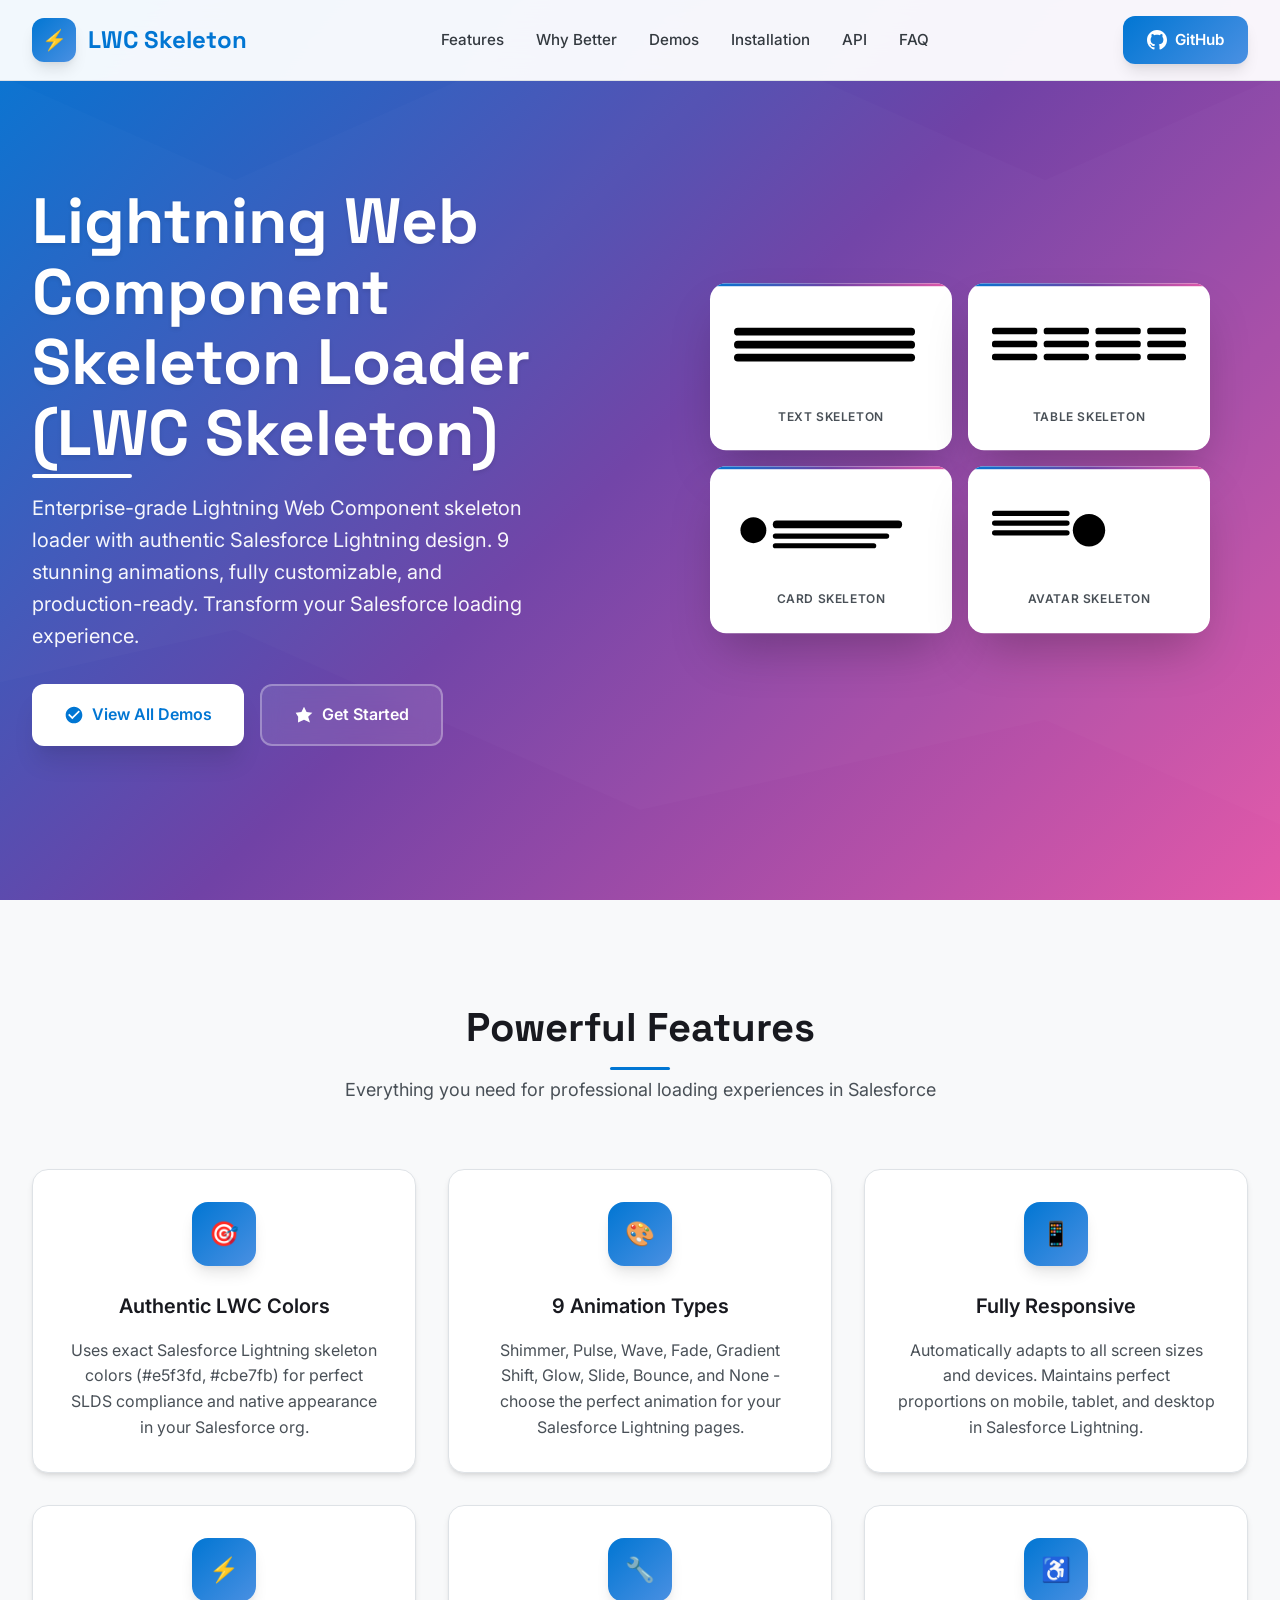
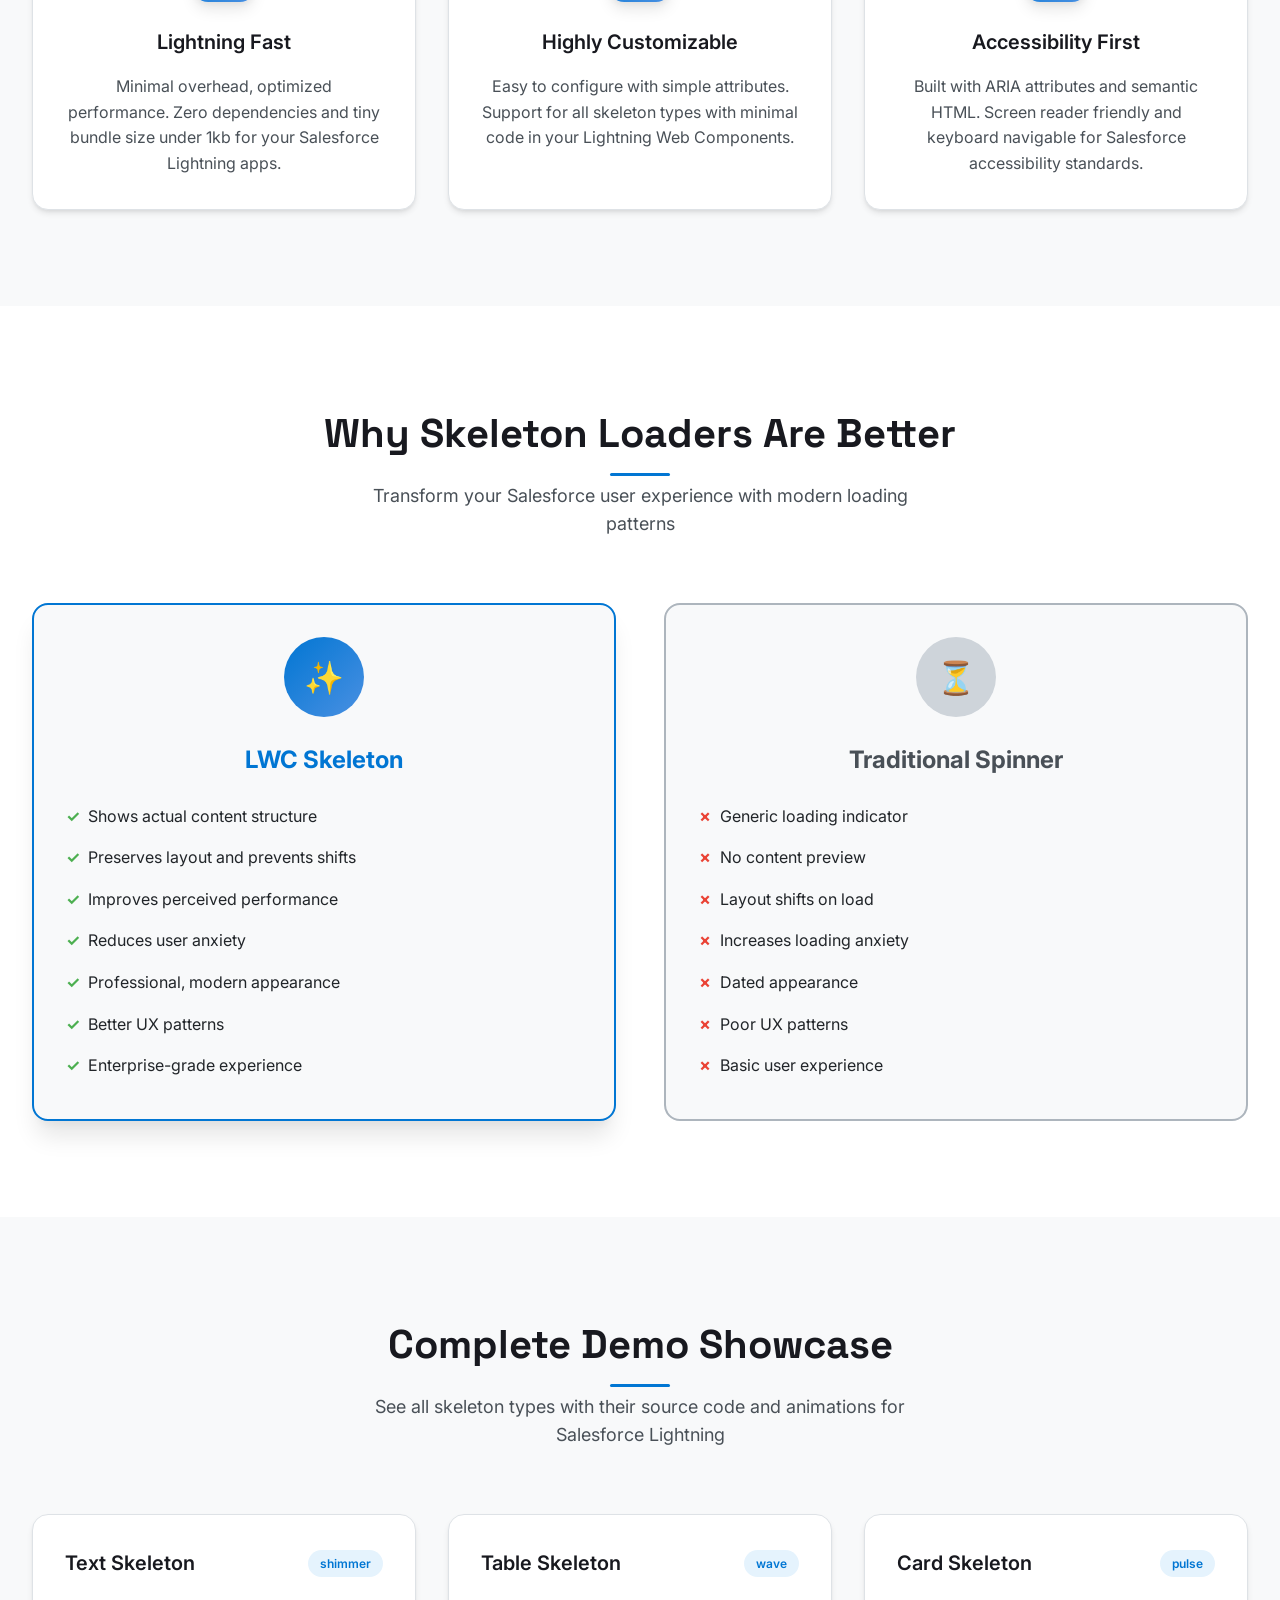
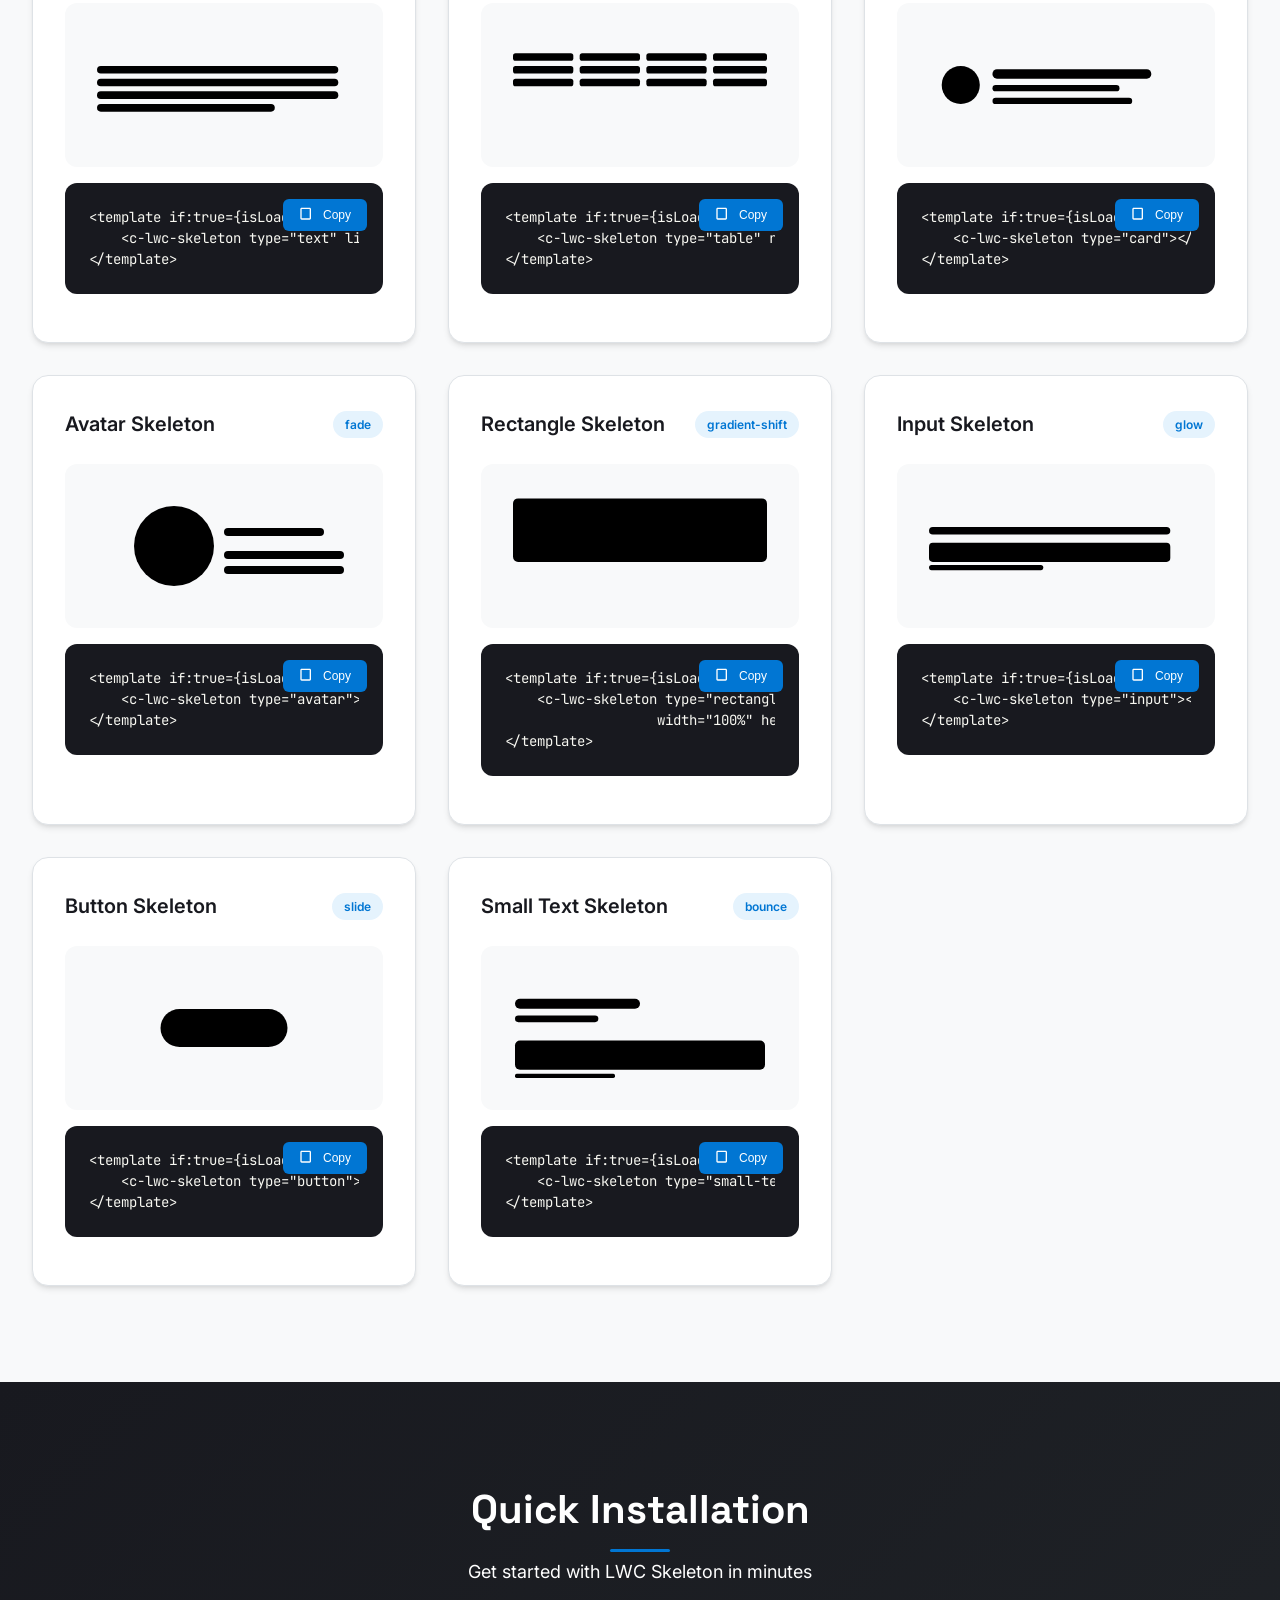
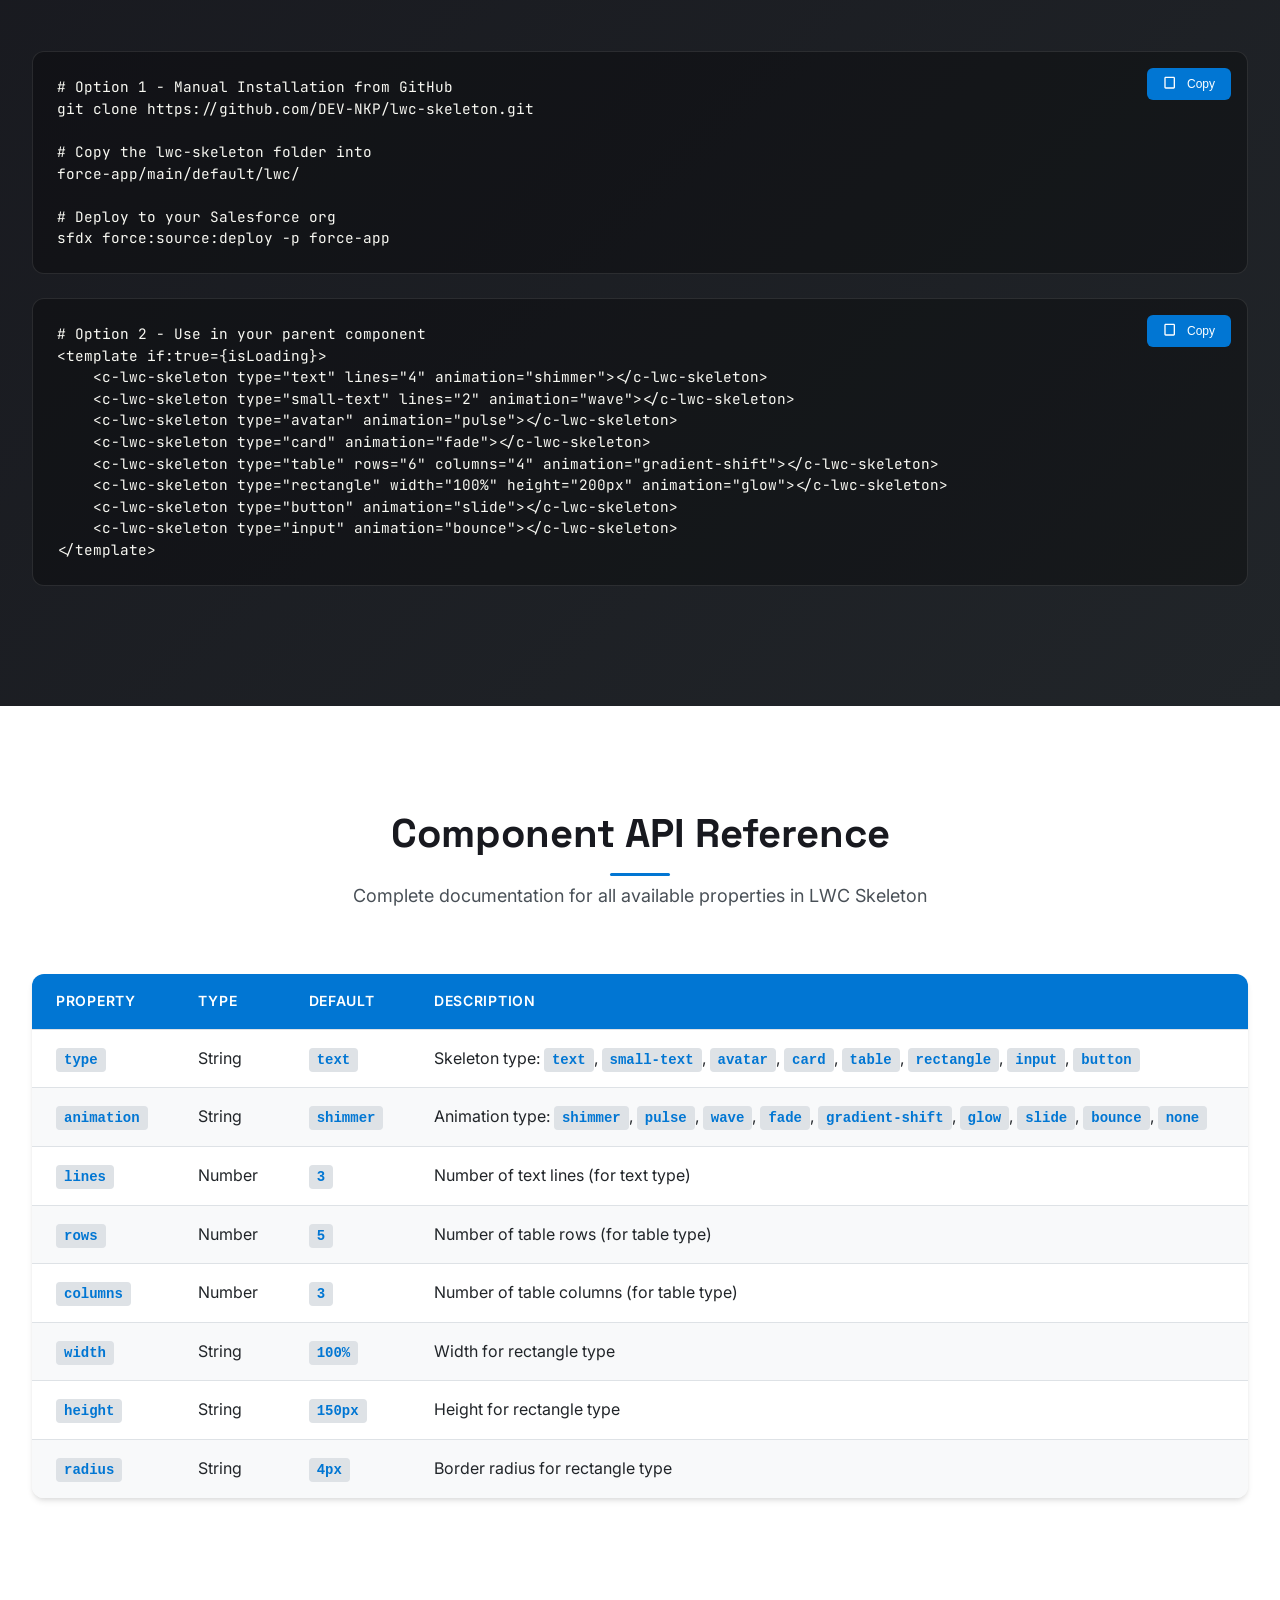
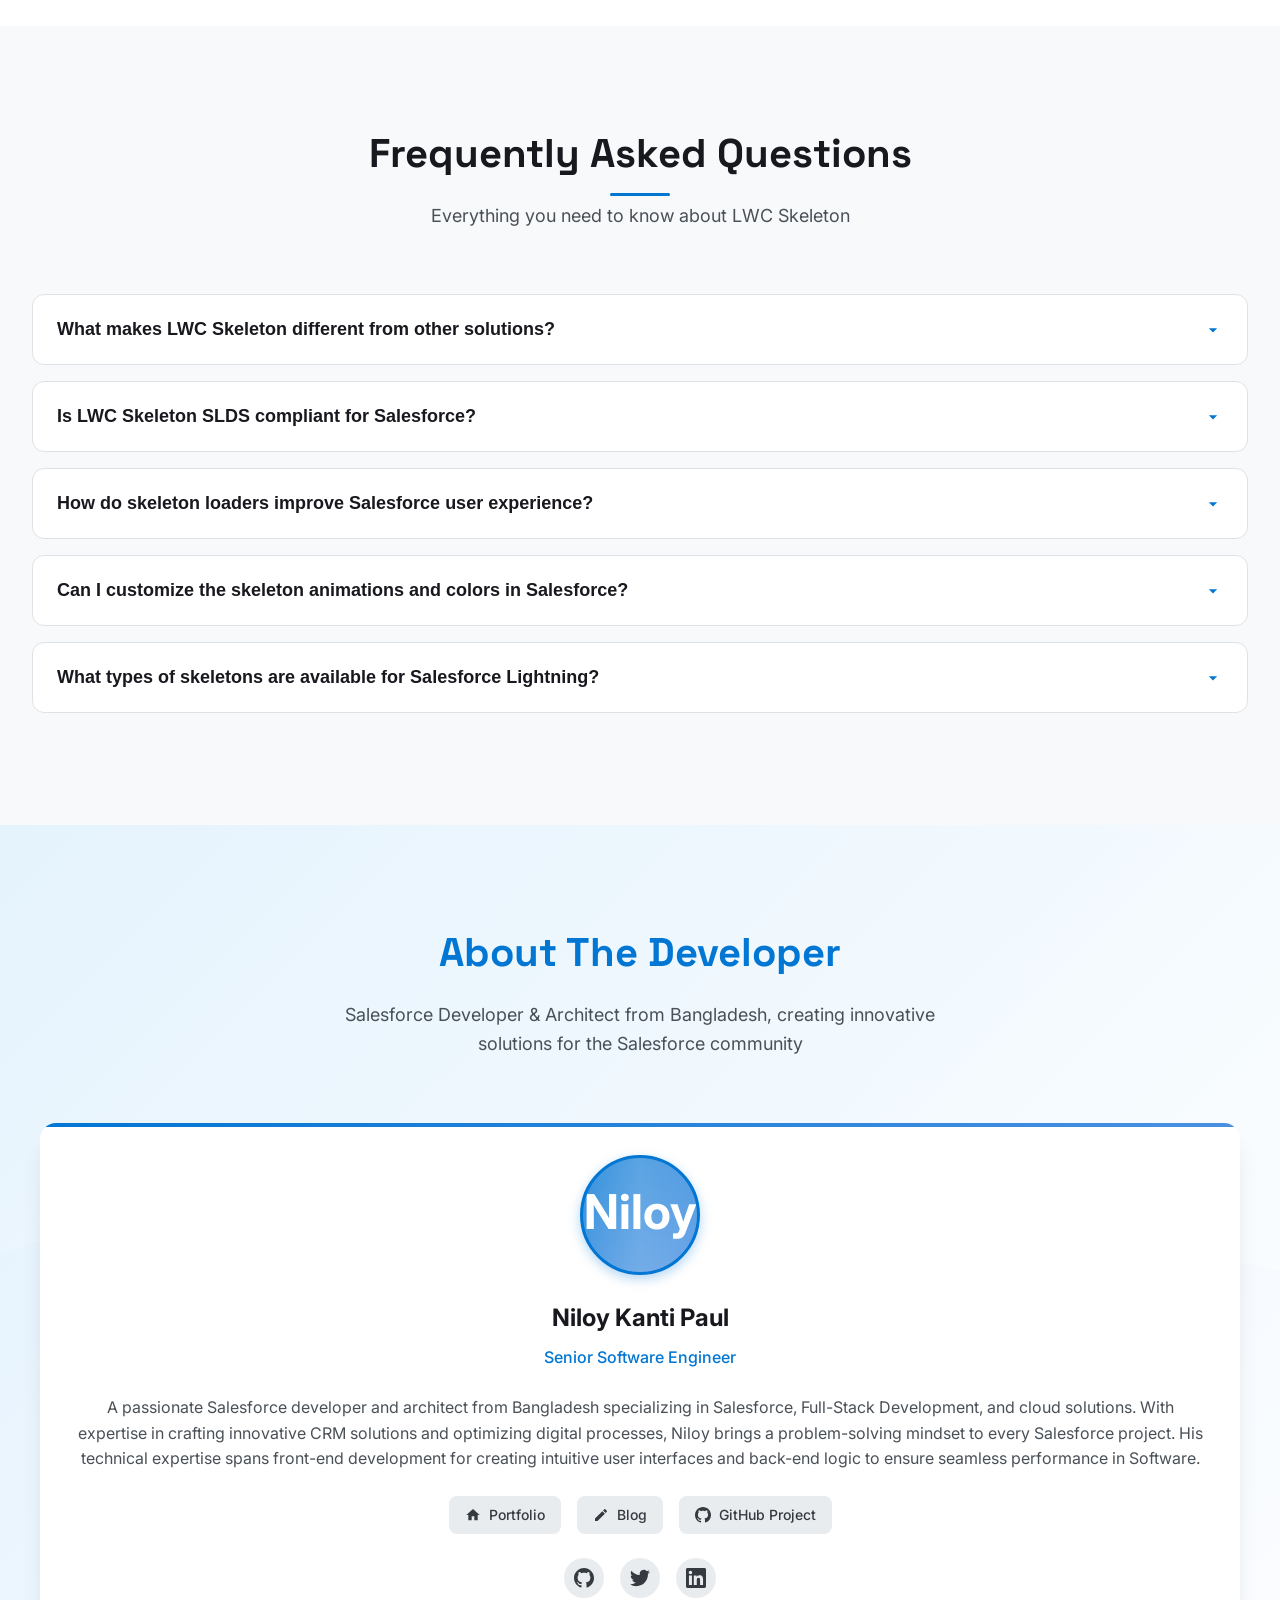
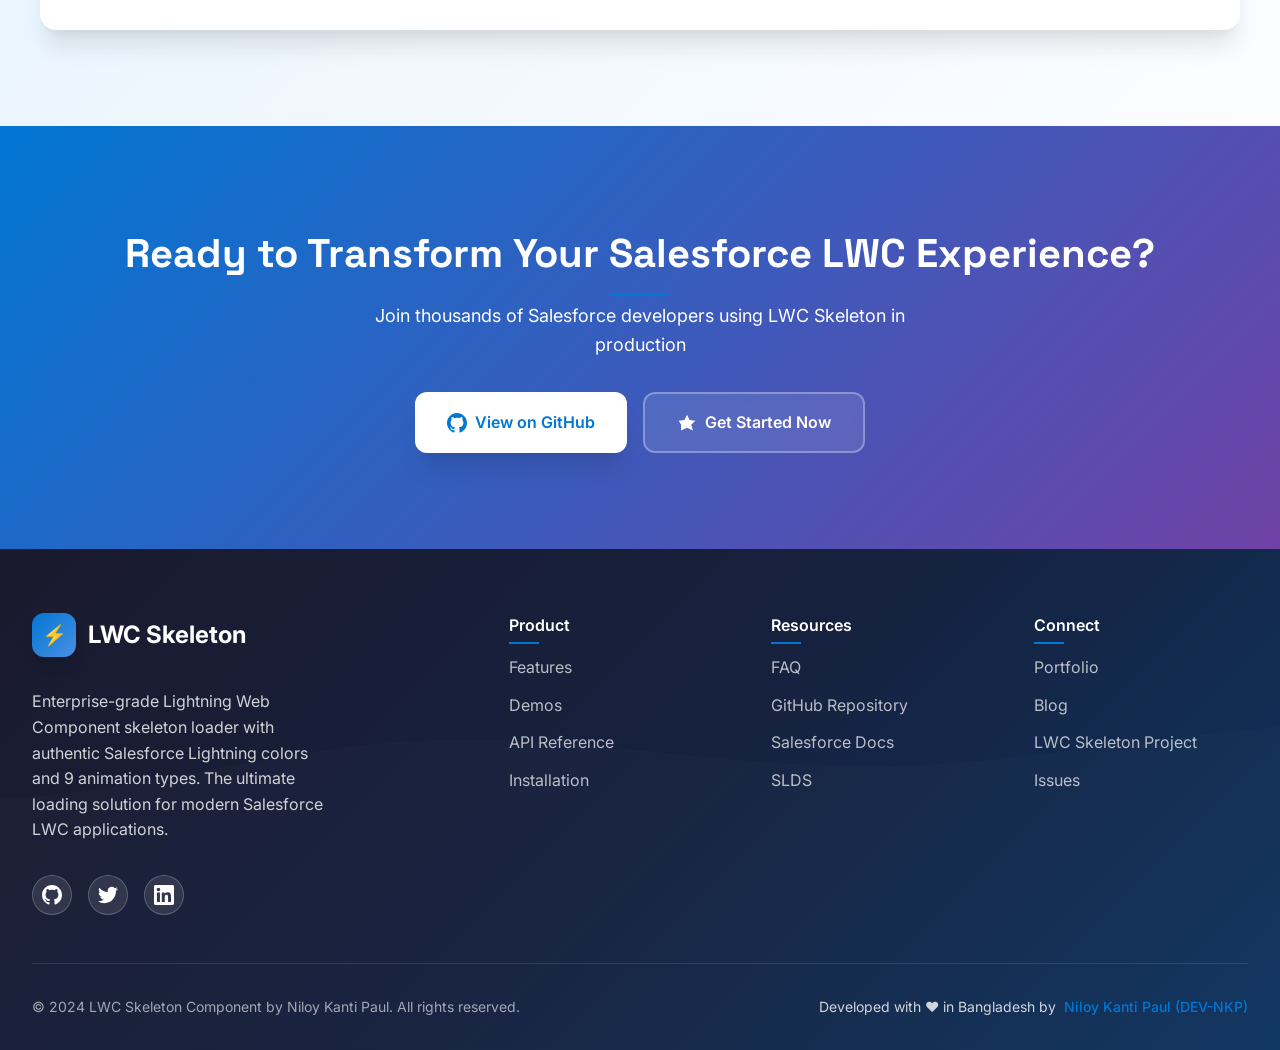
==== commit 235e2d68: "Update lwc-skeleton Website" ====
--- a/index.html
+++ b/index.html
@@ -51,6 +51,9 @@
     <!-- LinkedIn Card -->
     <meta property="linkedin:owner" content="https://linkedin.com/in/niloykantipaul">
     
+
+    <link rel="sitemap" type="application/xml" href="/sitemap.xml">
+
     <!-- Favicon -->
     <link rel="icon" type="image/svg+xml" href="data:image/svg+xml,<svg xmlns='http://www.w3.org/2000/svg' viewBox='0 0 100 100'><text y='.9em' font-size='90'>⚡</text></svg>">
     <link rel="apple-touch-icon" sizes="180x180" href="/apple-touch-icon.png">
@@ -1715,7 +1718,7 @@
         <div class="hero-content">
             <div class="hero-grid">
                 <div class="hero-text">
-                    <h1 class="hero-title">LWC Skeleton Component</h1>
+                    <h1 class="hero-title">Lightning Web Component Skeleton Loader (LWC Skeleton)</h1>
                     <p class="hero-subtitle">Enterprise-grade Lightning Web Component skeleton loader with authentic Salesforce Lightning design. 9 stunning animations, fully customizable, and production-ready. Transform your Salesforce loading experience.</p>
                     <div class="hero-buttons">
                         <a href="#demo" class="btn btn-primary">
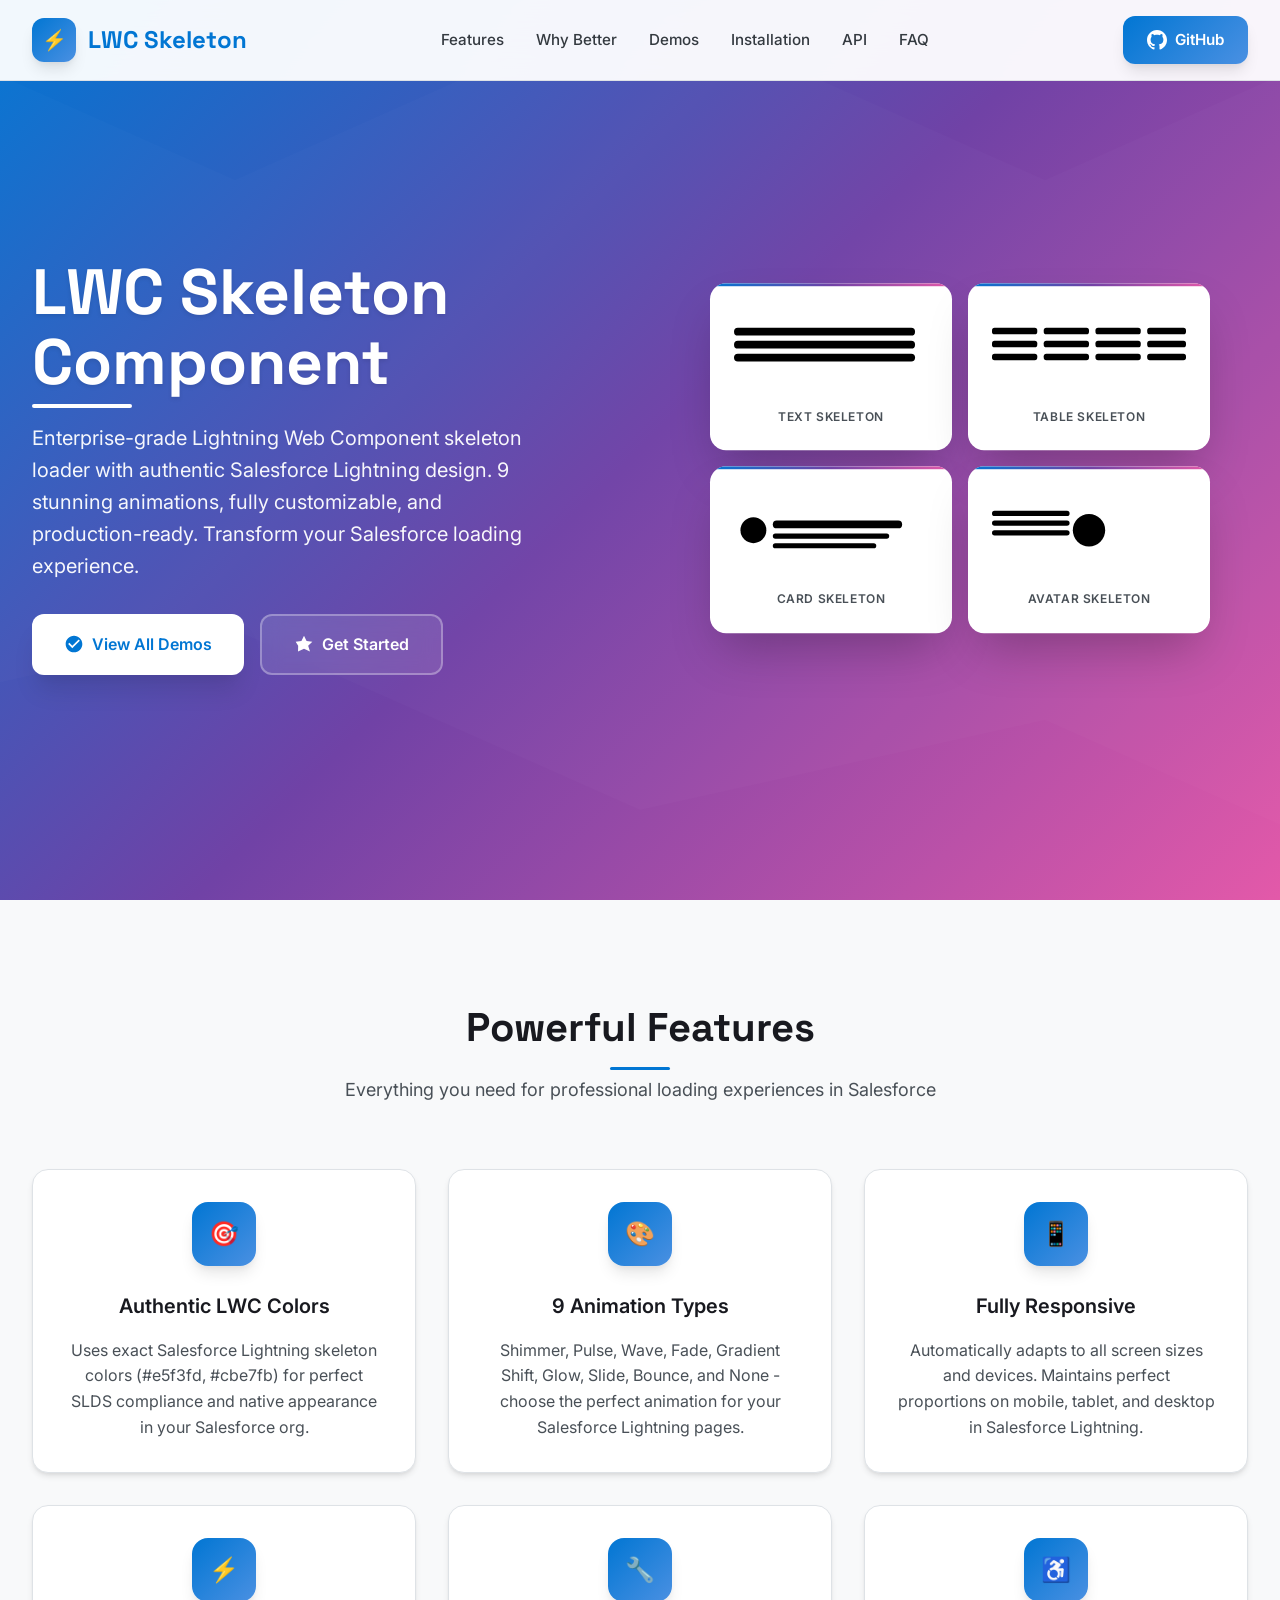
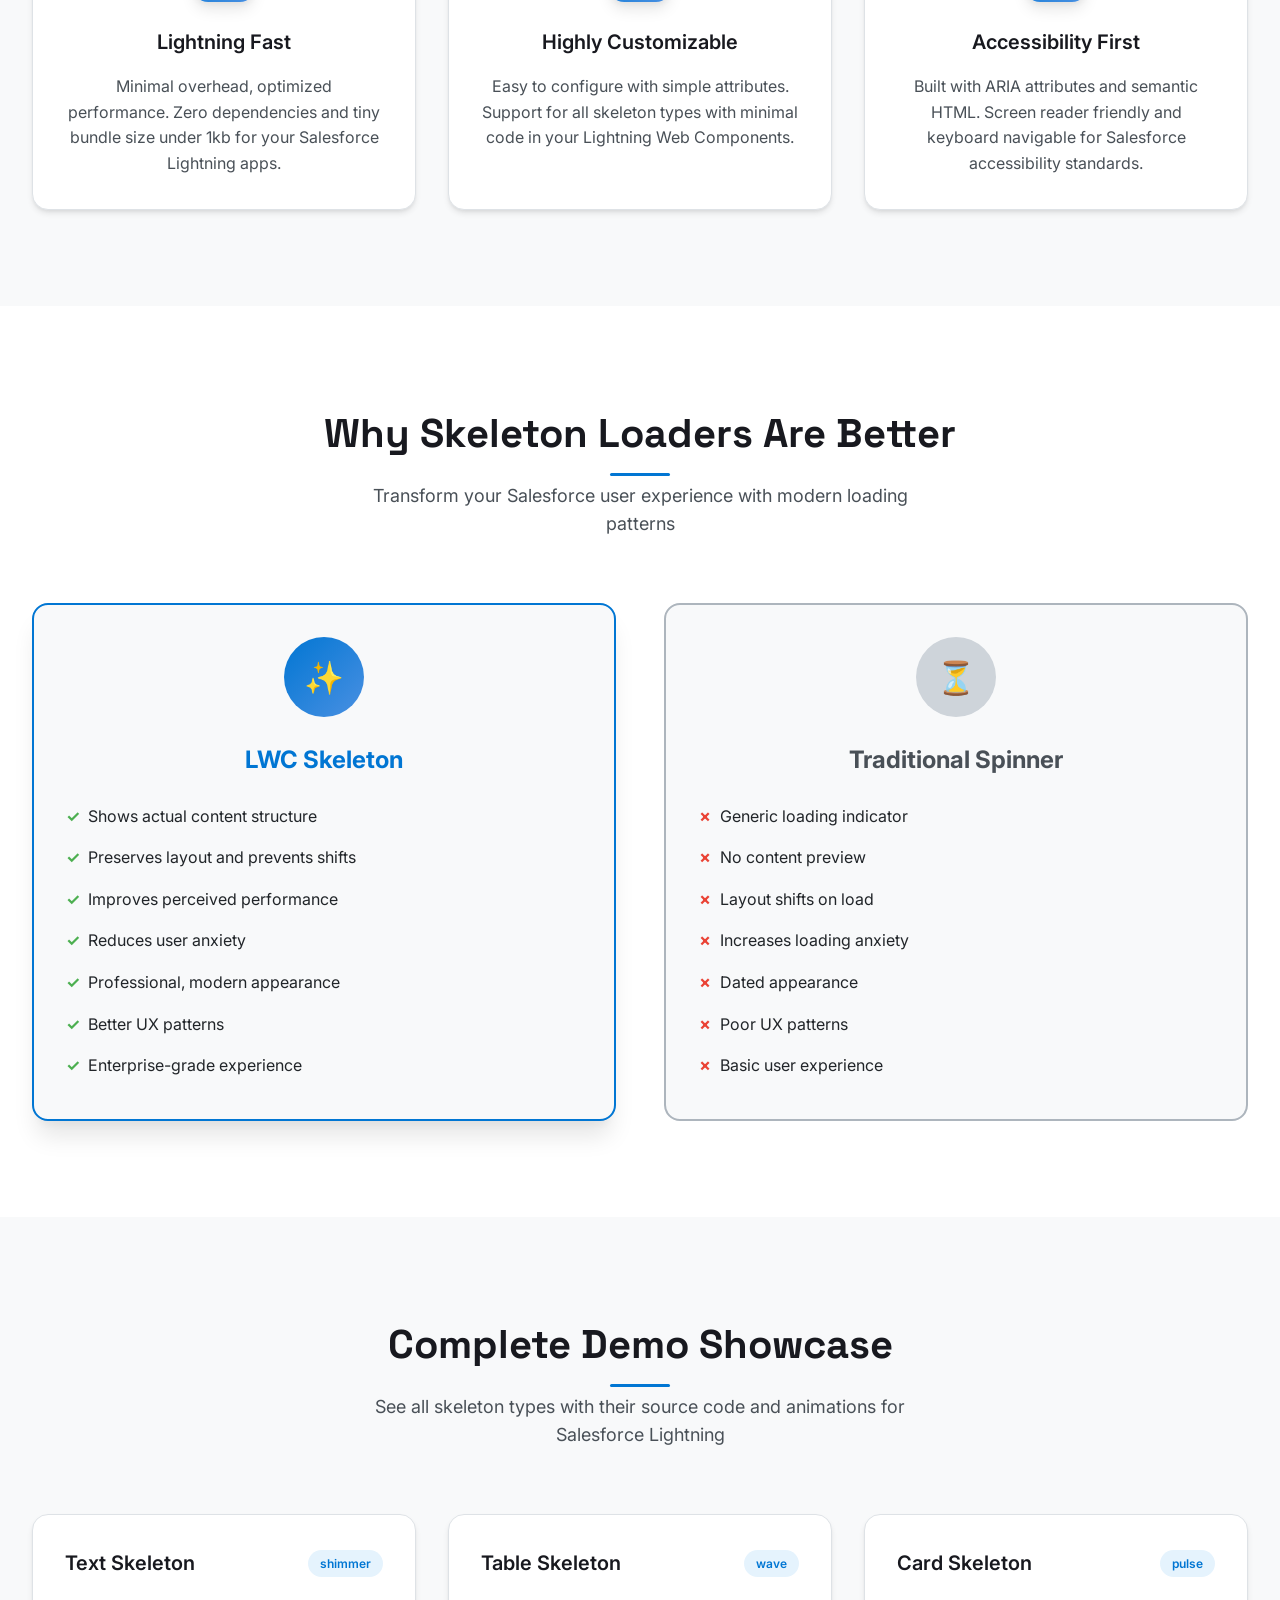
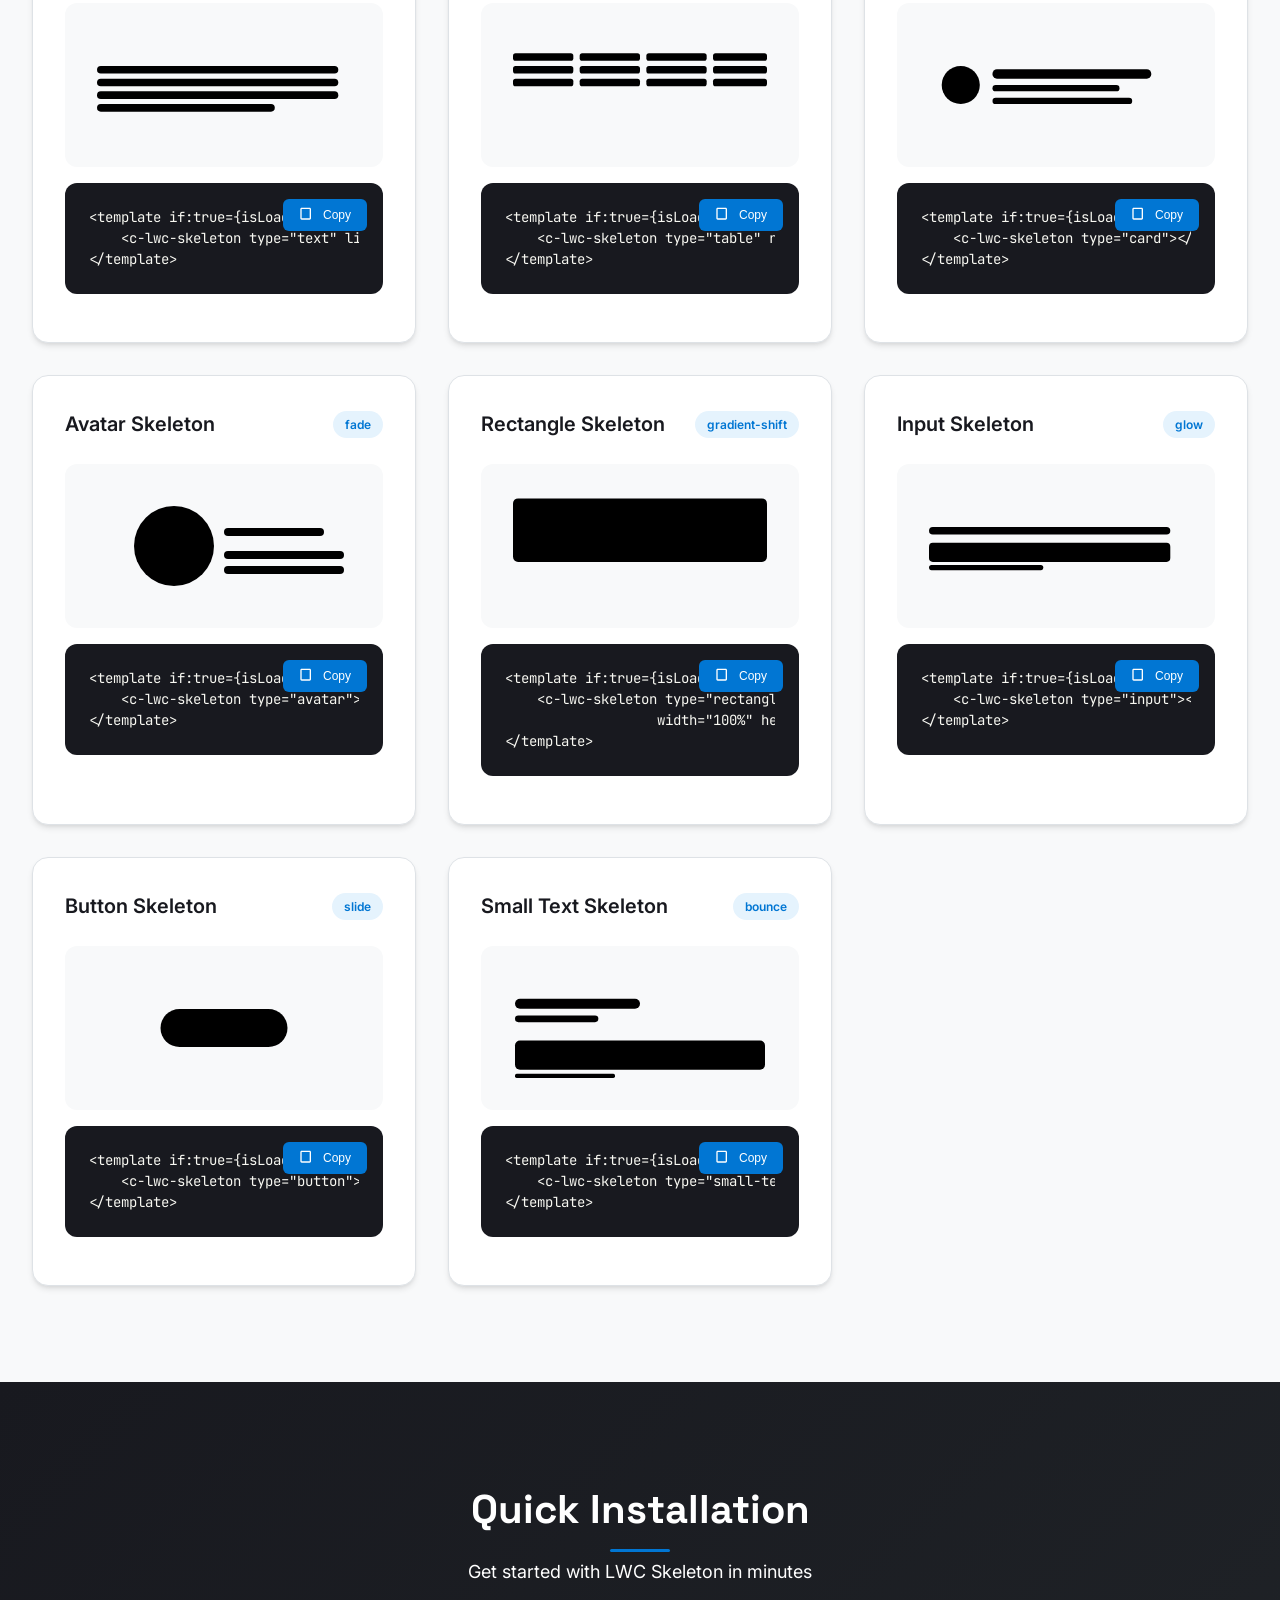
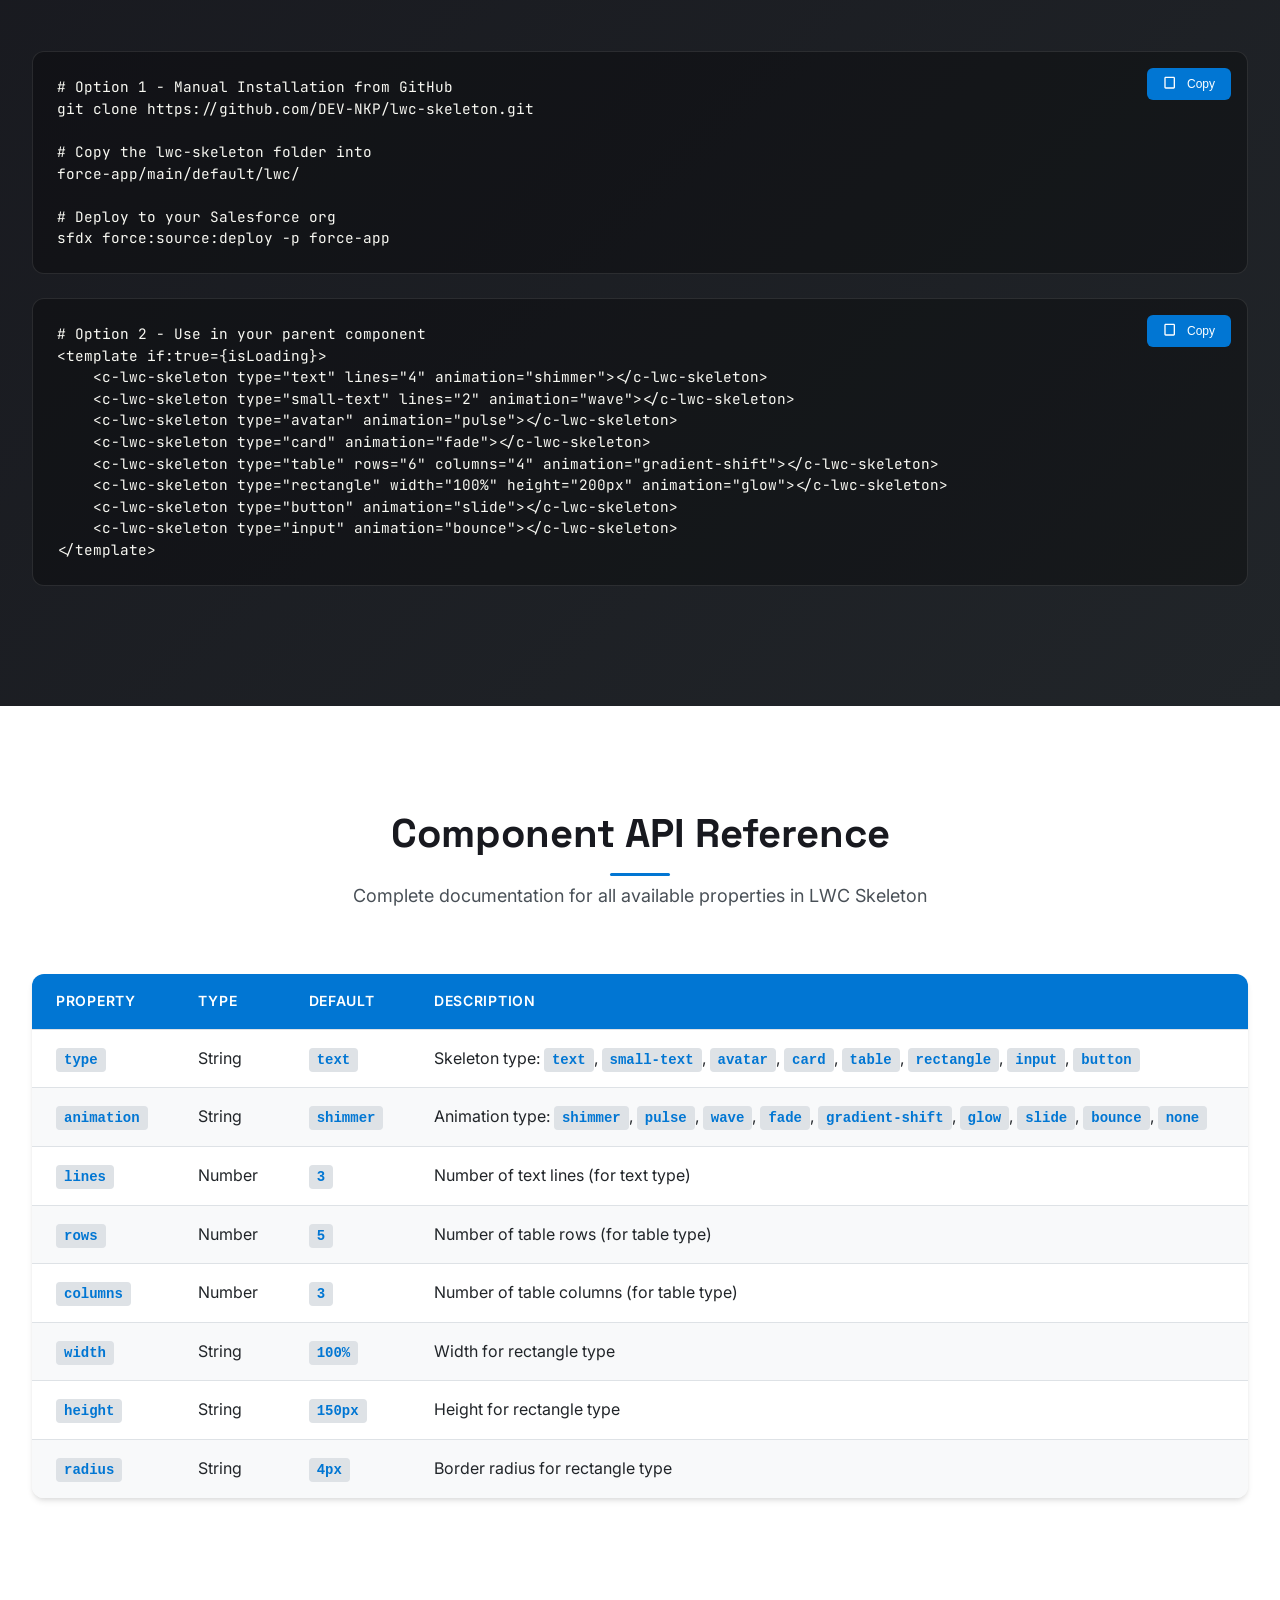
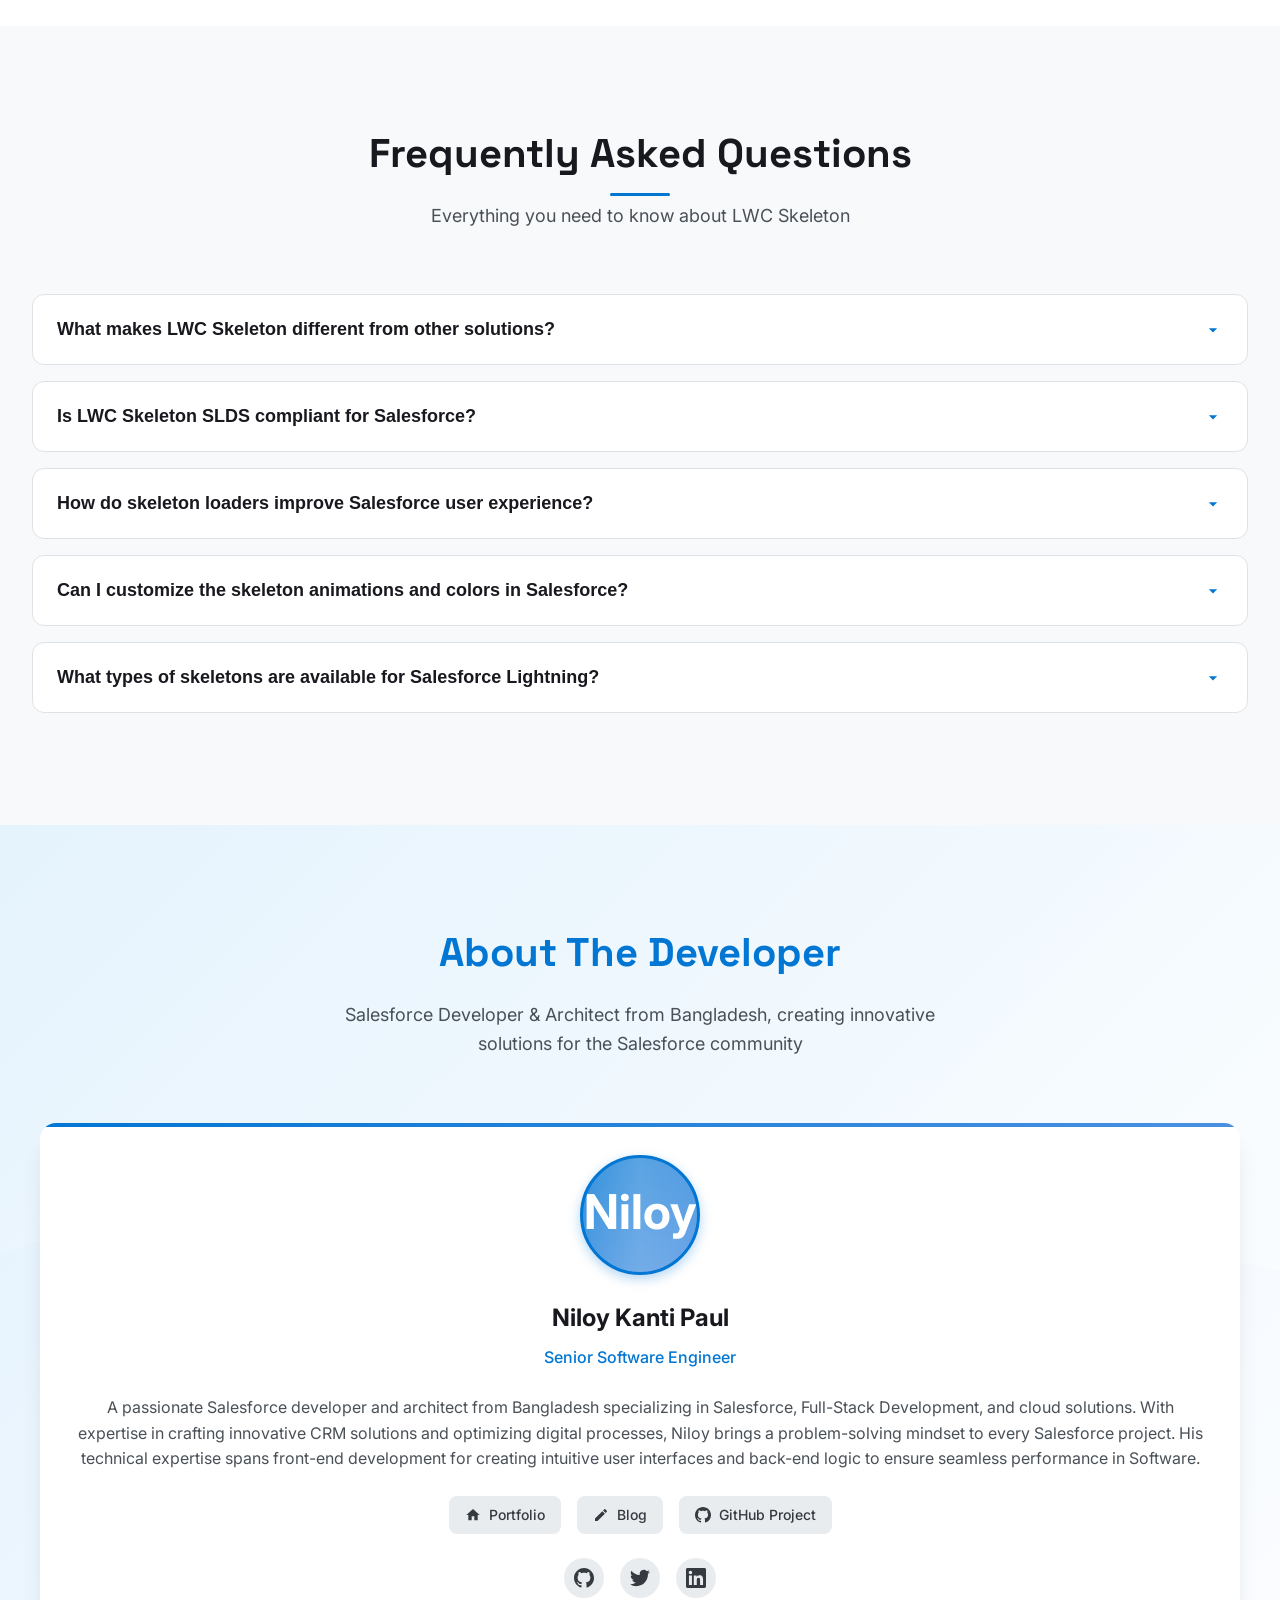
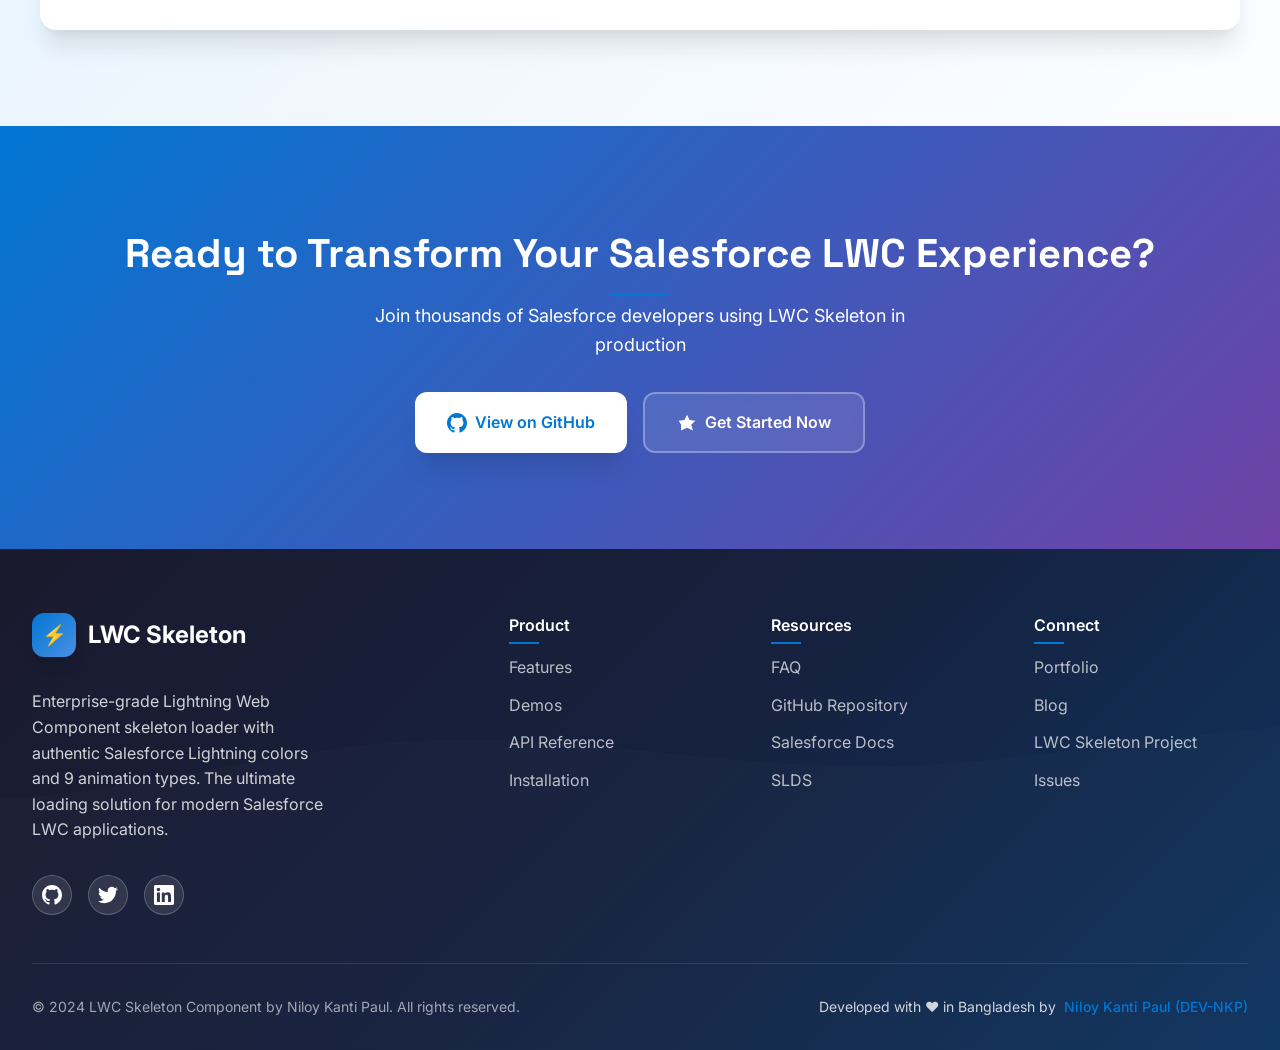
==== commit 09ebece4: "Update lwc skeleton" ====
--- a/index.html
+++ b/index.html
@@ -1718,7 +1718,7 @@
         <div class="hero-content">
             <div class="hero-grid">
                 <div class="hero-text">
-                    <h1 class="hero-title">Lightning Web Component Skeleton Loader (LWC Skeleton)</h1>
+                    <h1 class="hero-title">LWC Skeleton Component</h1>
                     <p class="hero-subtitle">Enterprise-grade Lightning Web Component skeleton loader with authentic Salesforce Lightning design. 9 stunning animations, fully customizable, and production-ready. Transform your Salesforce loading experience.</p>
                     <div class="hero-buttons">
                         <a href="#demo" class="btn btn-primary">
@@ -2541,4 +2541,5 @@
         });
     </script>
 </body>
-</html>+
+</html>
